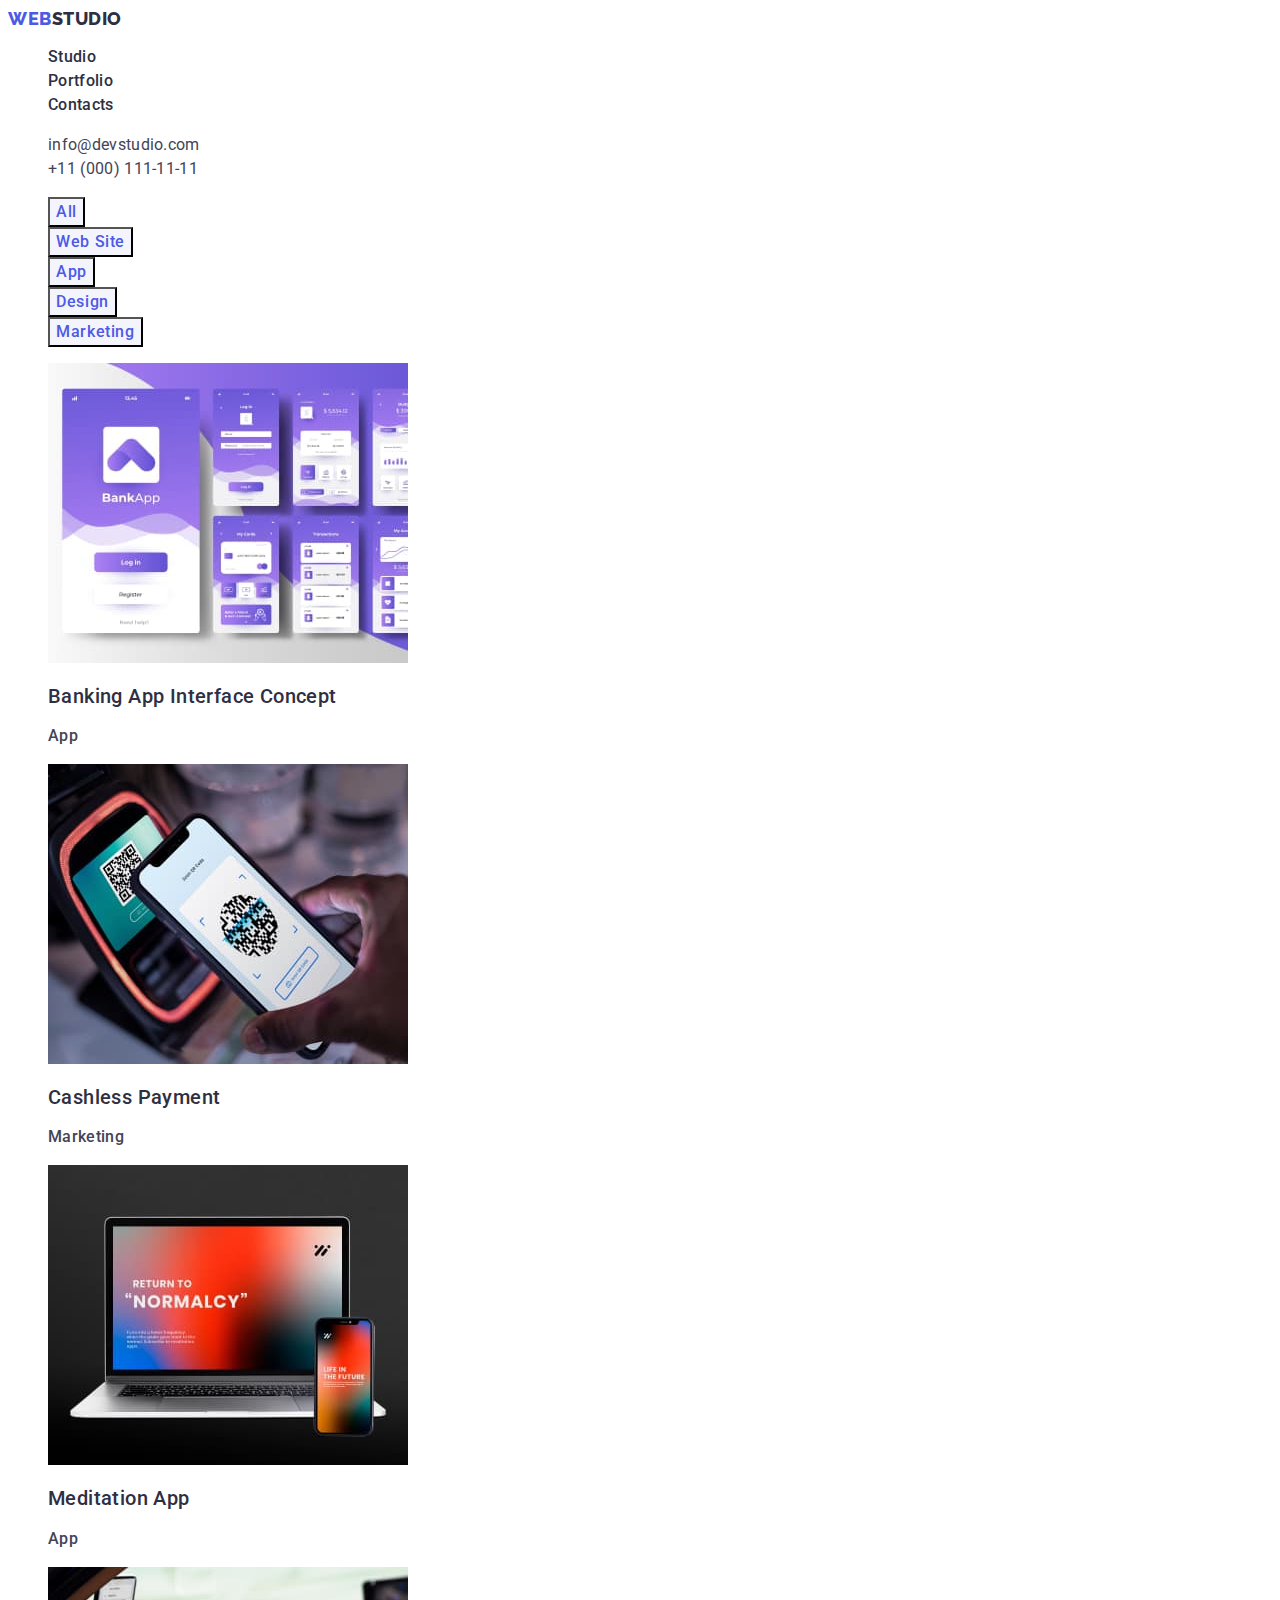
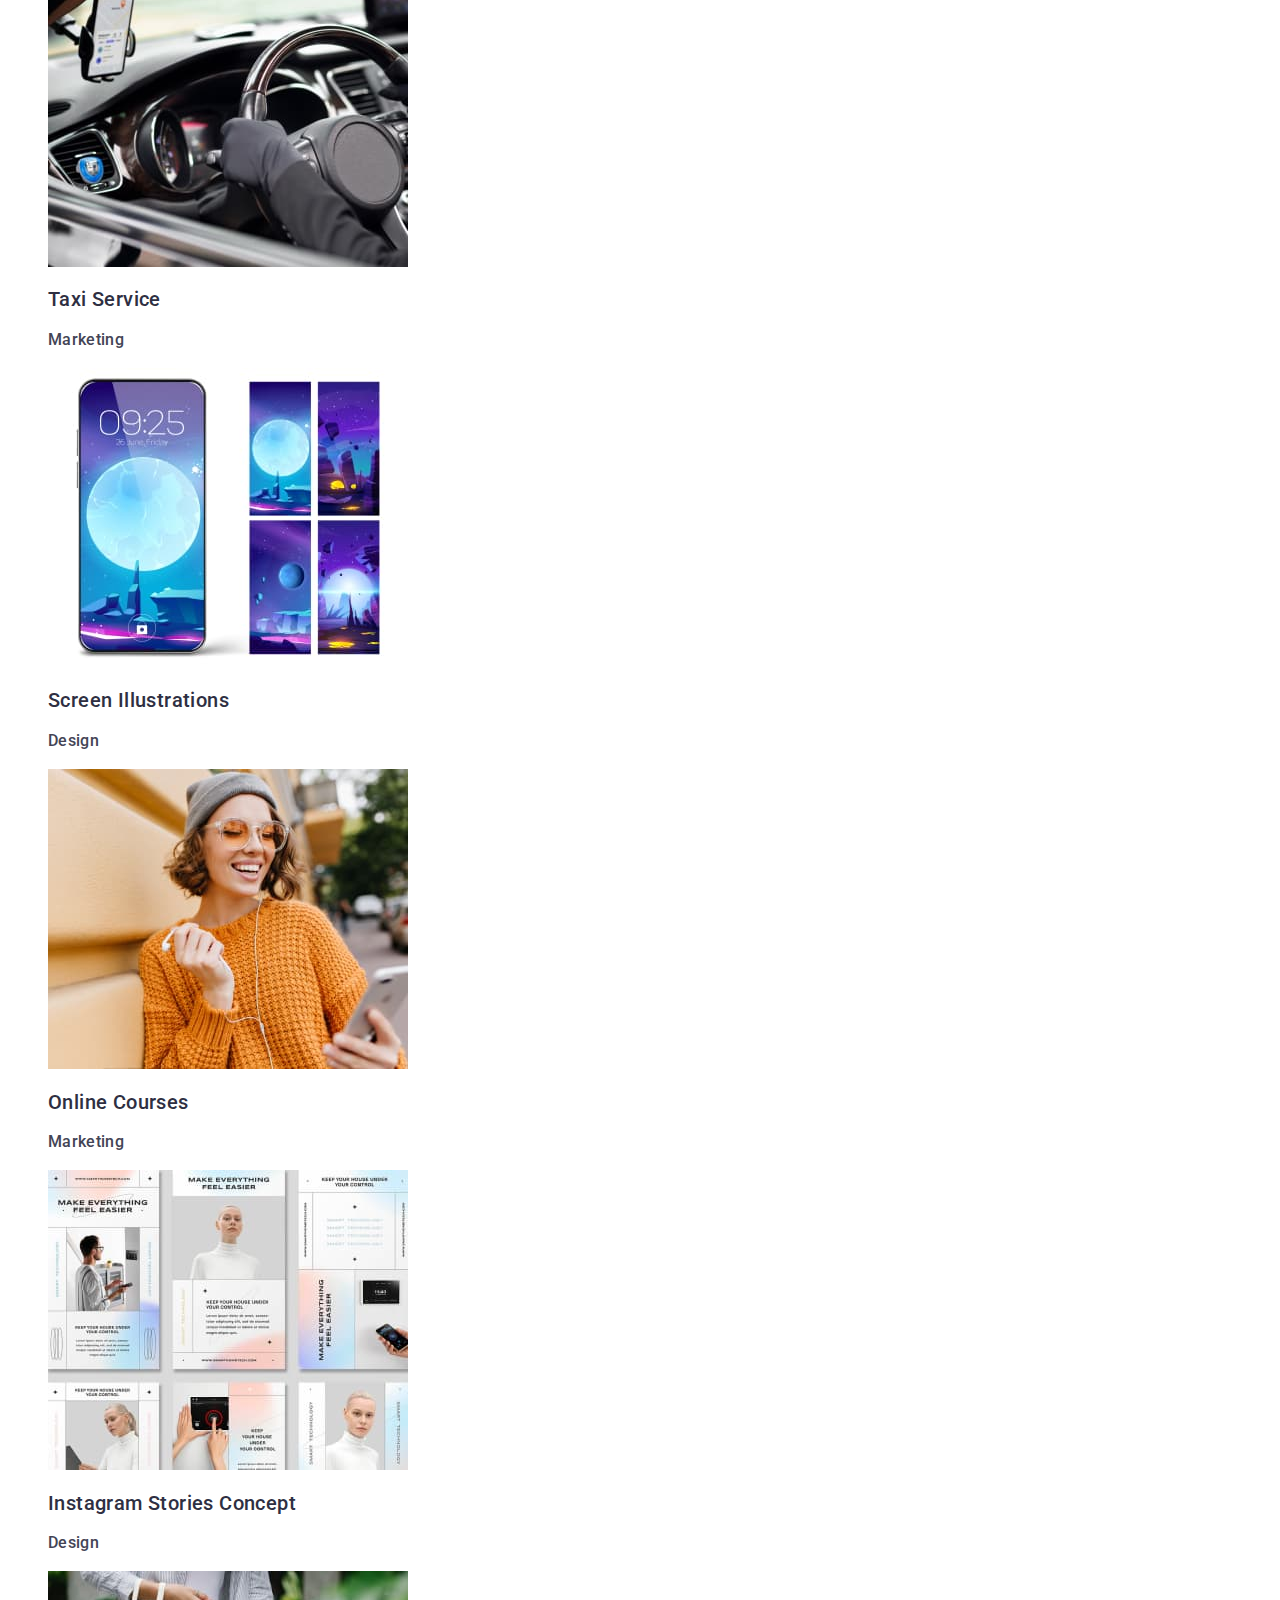
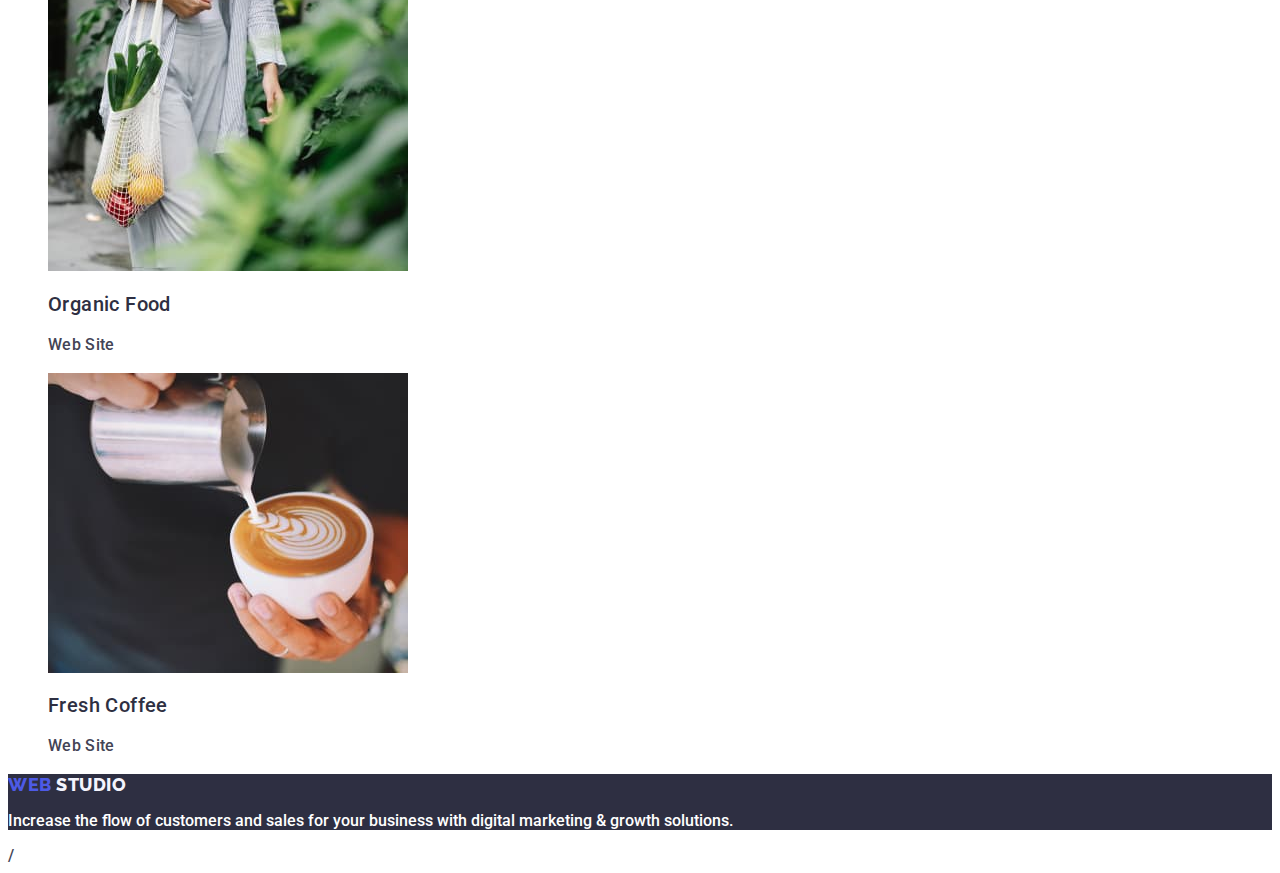
==== portfolio.html @ 083d8137 "edited-hw2" ====
<!DOCTYPE html>
<html lang="en">
  <head>
    <meta charset="UTF-8" />
    <meta http-equiv="X-UA-Compatible" content="IE=edge" />
    <meta name="viewport" content="width=device-width, initial-scale=1.0" />
    <title>Portfolio</title>
    <link rel="stylesheet" href="./css/styles.css" />
    <link rel="preconnect" href="https://fonts.googleapis.com" />
    <link rel="preconnect" href="https://fonts.gstatic.com" crossorigin />
    <link
      href="https://fonts.googleapis.com/css2?family=Raleway:wght@800&family=Roboto:wght@400;500;700;900&display=swap"
      rel="stylesheet"
    />
  </head>
  <body>
    <header>
      <nav>
        <a class="logo link" href="./index.html"
          >Web<span class="studio-header">Studio</span></a
        >
        <ul class="navigation list">
          <li>
            <a class="link headlink" href="./index.html">Studio</a>
          </li>
          <li>
            <a class="link headlink" href="./portfolio.html">Portfolio</a>
          </li>
          <li><a class="link headlink" href="">Contacts</a></li>
        </ul>
      </nav>
      <address class="contacts">
        <ul class="address list">
          <li>
            <a class="link address-link" href="mailto:info@devstudio.com"
              >info@devstudio.com</a
            >
          </li>
          <li>
            <a class="link address-link" href="tel:+110001111111"
              >+11 (000) 111-11-11</a
            >
          </li>
        </ul>
      </address>
    </header>
    <main>
      <section class="products">
        <h1 hidden>Products</h1>
        <ul class="filtres-buttons list">
          <li>
            <button class="filtre-button" type="button">All</button>
          </li>
          <li>
            <button class="filtre-button" type="button">Web Site</button>
          </li>
          <li>
            <button class="filtre-button" type="button">App</button>
          </li>
          <li>
            <button class="filtre-button" type="button">Design</button>
          </li>
          <li>
            <button class="filtre-button" type="button">Marketing</button>
          </li>
        </ul>
        <ul class="products list">
          <li>
            <a class="link product-link" href="">
              <img
                src="./images/interface-concept.jpg"
                alt="app concept"
                width="360"
                height="300"
              />
              <h2 class="lists-headline">Banking App Interface Concept</h2>
              <p class="lists-text product-type">App</p>
            </a>
          </li>
          <li>
            <a class="link product-link" href="">
              <img
                src="./images/cashless-payment.jpg"
                alt="phone payment"
                width="360"
                height="300"
              />
              <h2 class="lists-headline">Cashless Payment</h2>
              <p class="lists-text product-type">Marketing</p>
            </a>
          </li>
          <li>
            <a class="link product-link" href="">
              <img
                src="./images/meditation-app.jpg"
                alt="laptop and phone"
                width="360"
                height="300"
              />
              <h2 class="lists-headline">Meditation App</h2>
              <p class="lists-text product-type">App</p>
            </a>
          </li>
          <li>
            <a class="link product-link" href="">
              <img
                src="./images/taxi-service.jpg"
                alt="vehicle interior"
                width="360"
                height="300"
              />
              <h2 class="lists-headline">Taxi Service</h2>
              <p class="lists-text product-type">Marketing</p>
            </a>
          </li>
          <li>
            <a class="link product-link" href="">
              <img
                src="./images/screen-illustrations.jpg"
                alt="phone screens"
                width="360"
                height="300"
              />
              <h2 class="lists-headline">Screen Illustrations</h2>
              <p class="lists-text product-type">Design</p>
            </a>
          </li>
          <li>
            <a class="link product-link" href="">
              <img
                src="./images/online-courses.jpg"
                alt="girl with headphones"
                width="360"
                height="300"
              />
              <h2 class="lists-headline">Online Courses</h2>
              <p class="lists-text product-type">Marketing</p>
            </a>
          </li>
          <li>
            <a class="link product-link" href="">
              <img
                src="./images/instagram-stories-concept.jpg"
                alt="instagram comcept stories"
                width="360"
                height="300"
              />
              <h2 class="lists-headline">Instagram Stories Concept</h2>
              <p class="lists-text product-type">Design</p>
            </a>
          </li>
          <li>
            <a class="link product-link" href="">
              <img
                src="./images/organic-food.jpg"
                alt="vegetables in the net"
                width="360"
                height="300"
              />
              <h2 class="lists-headline">Organic Food</h2>
              <p class="lists-text product-type">Web Site</p>
            </a>
          </li>
          <li>
            <a class="link product-link" href="">
              <img
                src="./images/fresh-coffe.jpg"
                alt="a cap of coffe"
                width="360"
                height="300"
              />
              <h2 class="lists-headline">Fresh Coffee</h2>
              <p class="lists-text product-type">Web Site</p>
            </a>
          </li>
        </ul>
      </section>
    </main>
    <footer class="foot">
      <a class="logo link" href="./index.html"
        >Web <span class="studio-foot">Studio</span></a
      >
      <p>
        Increase the flow of customers and sales for your business with digital
        marketing & growth solutions.
      </p>
    </footer>
  </body>
</html>
/
---- css/styles.css ----
/**-------------GLOBAL-------------**/

body {
    font-family: 'Roboto', sans-serif;
    color: #434455;
    background-color: var(--body-bg-color);
font-weight: 500;
}

/**-------------VAR-------------**/

:root {
    --body-bg-color: #FFFFFF;
    --bg-color: #2E2F42;
    --linkaction-color: #404BBF;
    --web-color: #4d5ae5;
    --adress-link-color: #434455;
    --bg-filtre-button: #F4F4FD;
}

/**-------------UTILITY-------------**/

.link {
    text-decoration: none;
}

.list {
    list-style-type: none;
}

/*!-------------Web Studio-------------**/

/**-------------HEADER-------------**/

.logo {
    color:var(--web-color);
    text-transform: uppercase;
    font-family: 'Raleway', sans-serif;
    font-weight: 800;
    font-size: 18px;
    line-height: 1.17;
    letter-spacing: 0.03em;
}

.studio-header {
    color: var(--bg-color)
}

.studio-foot {
    color: #F4F4FD;
}

.headlink {
    color: var(--bg-color);
    font-size: 16px;
    line-height: 1.5;
    letter-spacing: 0.02em;
}

.headlink:hover, 
.headlink:focus {
    color: var(--linkaction-color);
}

.contacts {
font-style: normal;
}

.address-link {
    color: var(--adress-link-color);
    text-decoration: none;
    font-weight: 400;
    font-size: 16px;
    line-height: 1.5;
    letter-spacing: 0.02em;
}

.address-link:hover, 
.address-link:focus {
    color: var(--linkaction-color);
}

/**-------------HERO-------------**/

.hero, 
.foot {
    background-color: var(--bg-color);
    color: #FFFFFF;
}

.solutions {
    color: #ffffff;
    font-size: 56px;
    line-height: 1.07;
    text-align: center;
    letter-spacing: 0.02em;
}

.order-button {
    font-family:inherit;
    font-weight: inherit;
    font-size: 16px;
    line-height: 1.5;
    letter-spacing: 0.04em;
    color: #FFFFFF;
    background-color: #4D5AE5;
    box-shadow: 0px 4px 4px rgba(0, 0, 0, 0.15);
    cursor: pointer;
}

.order-button:hover,
.order-button:focus {
    font-weight: 600;
    line-height: 1.18;
    background-color: var(--linkaction-color);
}

/**-------------TEXT ELEMENTS-------------**/

.section-headline {
    color: var(--bg-color);
    font-size: 36px;
    line-height: 1.11;
    letter-spacing: 0.02em;
    text-align: center;
    text-transform: capitalize
}

.lists-headline {
    color: var(--bg-color);
    font-weight: 500;
    font-size: 20px;
    line-height: 1.2;
    letter-spacing: 0.02em;
}

.lists-text {
    color: var(--adress-link-color);
    font-size: 16px;
    line-height: 1.5;
    letter-spacing: 0.02em;
}

/**-------------OUR TEAM-------------**/

.team {
    background-color:#F4F4FD;
}

.teammate {
background-color: #FFFFFF;
}

.teammate-name,
.teammate-position {
    text-align: center;
}

/*!-------------PORTFOLIO-------------**/

/**-------------FILTRE-BUTTONS-------------**/

.filtre-button {
    background-color: var(--bg-filtre-button);
    font-family: inherit;
    font-weight: inherit;
    font-size: 16px;
    line-height: 1.5;
    letter-spacing: 0.04em;
    color: var(--web-color);
    cursor: pointer;
}

.filtre-button:active,
.filtre-button:hover,
.filtre-button:focus {
    background-color: var(--linkaction-color);
    color: #FFFFFF;
}
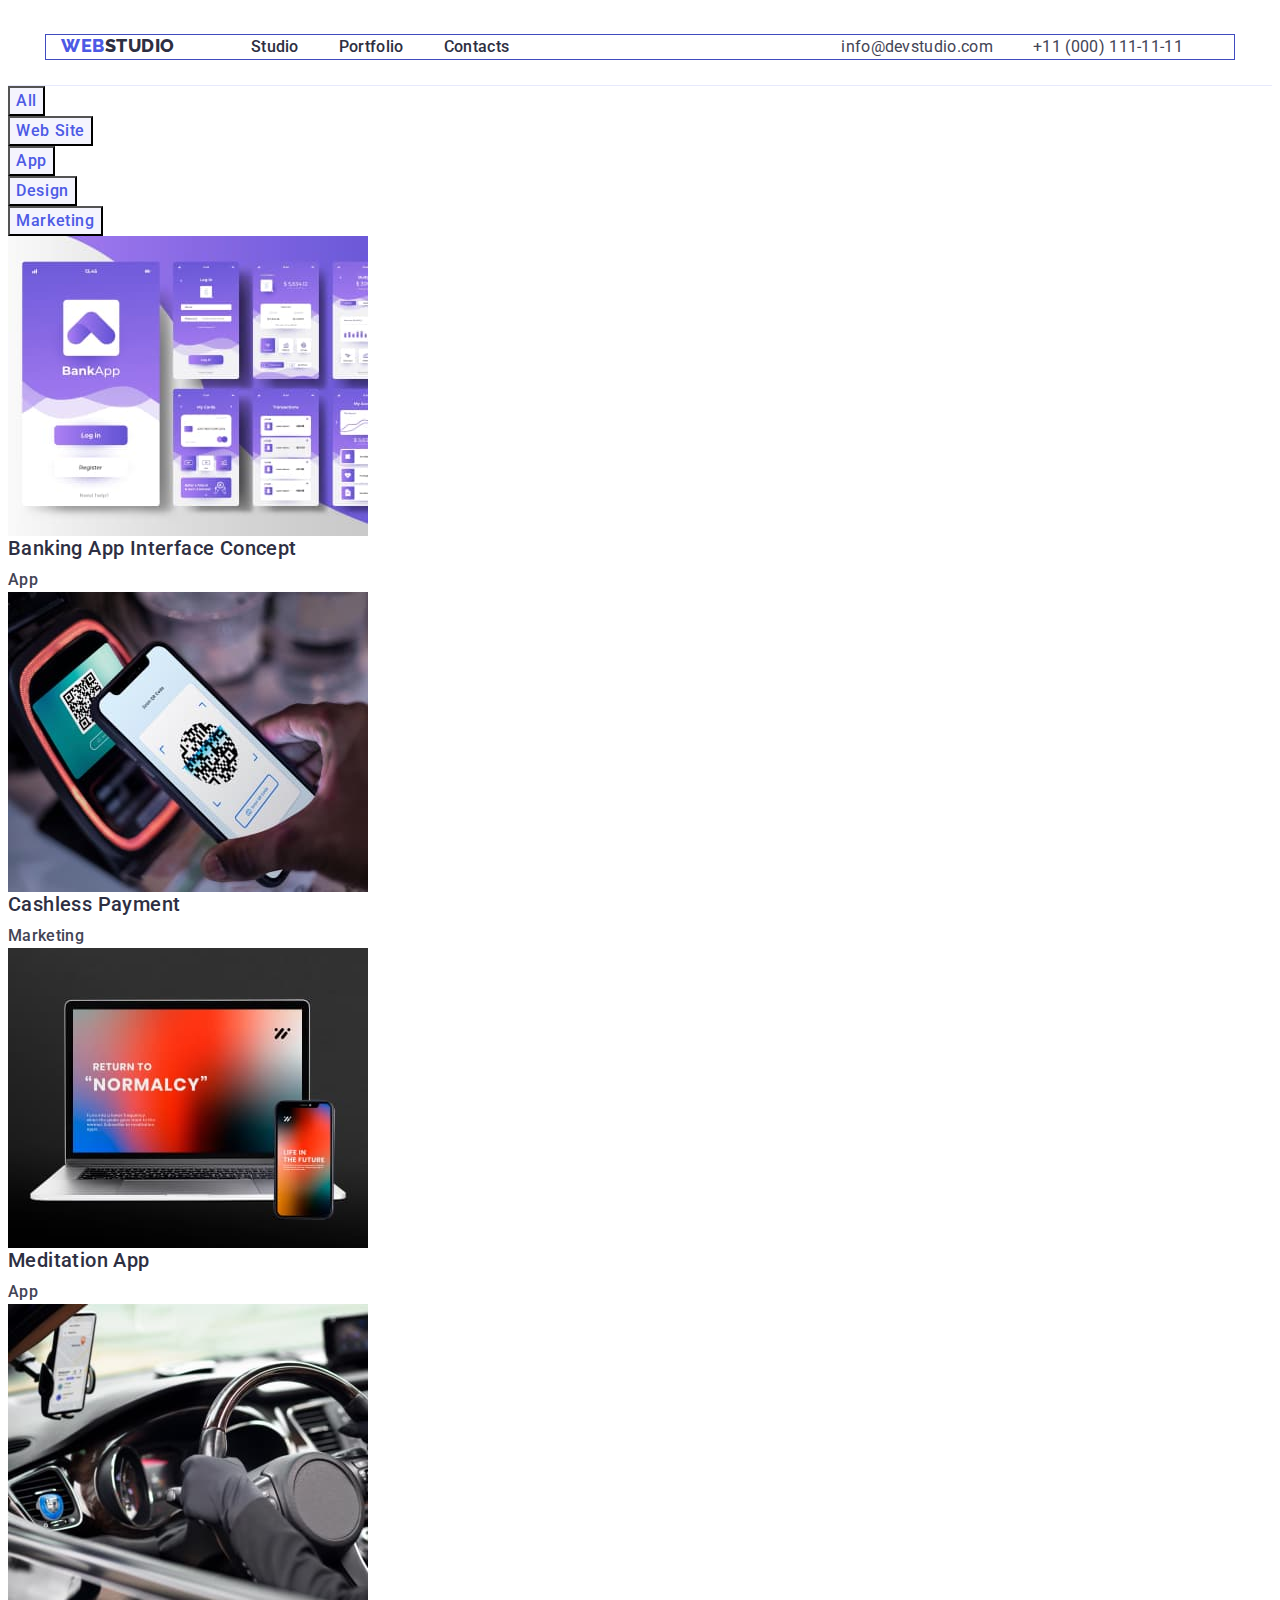
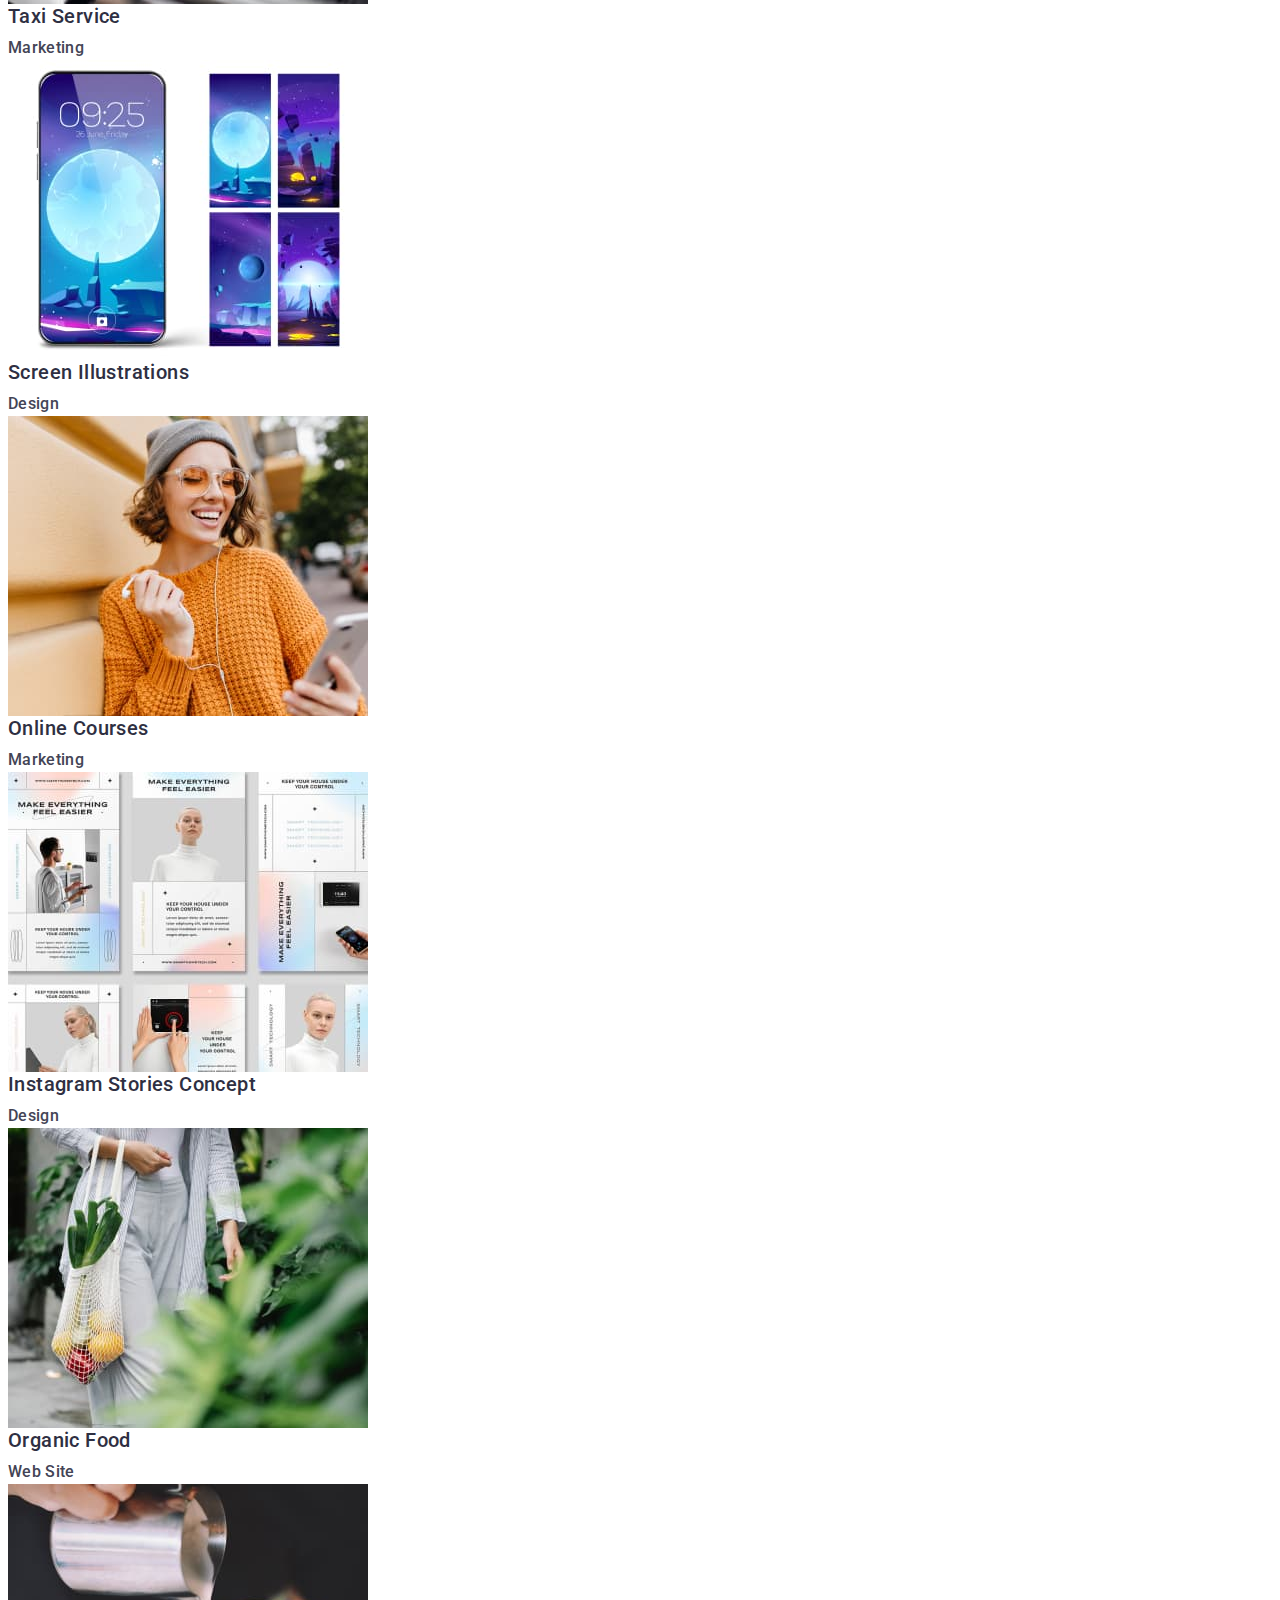
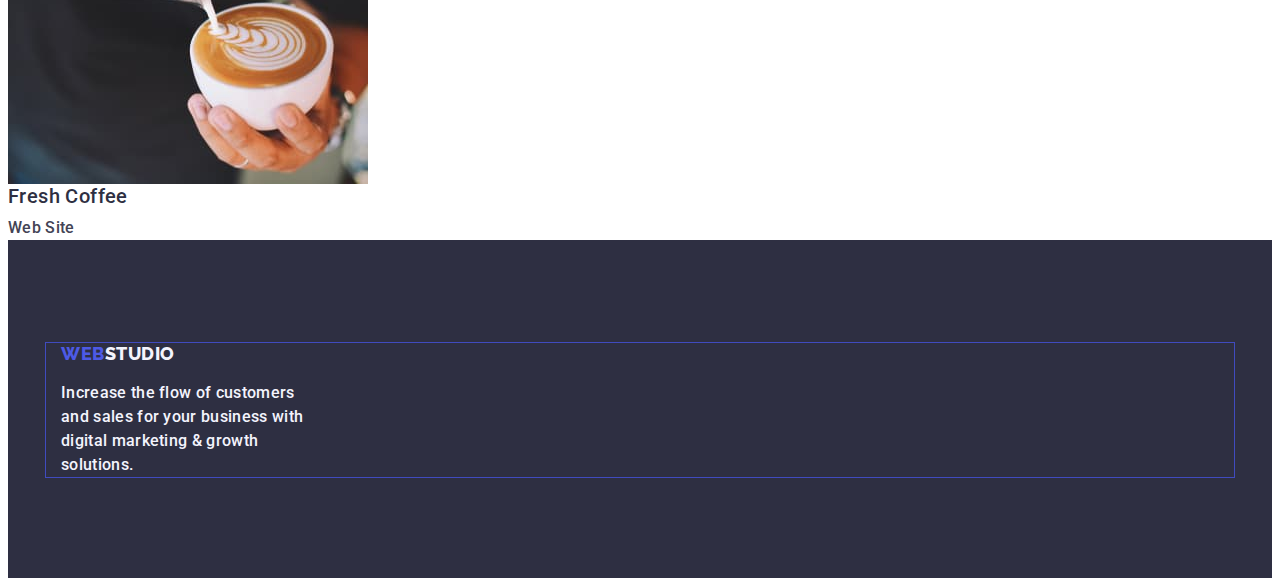
==== commit 1a8e400d: "index.html ended" ====
--- a/portfolio.html
+++ b/portfolio.html
@@ -14,57 +14,65 @@
     />
   </head>
   <body>
-    <header>
-      <nav>
-        <a class="logo link" href="./index.html"
-          >Web<span class="studio-header">Studio</span></a
-        >
-        <ul class="navigation list">
-          <li>
-            <a class="link headlink" href="./index.html">Studio</a>
-          </li>
-          <li>
-            <a class="link headlink" href="./portfolio.html">Portfolio</a>
-          </li>
-          <li><a class="link headlink" href="">Contacts</a></li>
-        </ul>
-      </nav>
-      <address class="contacts">
-        <ul class="address list">
-          <li>
-            <a class="link address-link" href="mailto:info@devstudio.com"
-              >info@devstudio.com</a
-            >
-          </li>
-          <li>
-            <a class="link address-link" href="tel:+110001111111"
-              >+11 (000) 111-11-11</a
-            >
-          </li>
-        </ul>
-      </address>
+    <header class="header">
+      <div class="container header-flex">
+        <nav class="nav">
+          <a class="logo link" href="./index.html"
+            >Web<span class="studio-header">Studio</span></a
+          >
+          <ul class="list navigation">
+            <li>
+              <a class="link headlink studio-link" href="./index.html"
+                >Studio</a
+              >
+            </li>
+            <li>
+              <a class="link headlink portfolio-link" href="./portfolio.html"
+                >Portfolio</a
+              >
+            </li>
+            <li><a class="link headlink" href="">Contacts</a></li>
+          </ul>
+        </nav>
+        <address class="contacts">
+          <ul class="list address">
+            <li>
+              <a
+                class="link address-link mail-link"
+                href="mailto:info@devstudio.com"
+                >info@devstudio.com</a
+              >
+            </li>
+            <li>
+              <a class="link address-link" href="tel:+110001111111"
+                >+11 (000) 111-11-11</a
+              >
+            </li>
+          </ul>
+        </address>
+      </div>
     </header>
     <main>
       <section class="products">
-        <h1 hidden>Products</h1>
-        <ul class="filtres-buttons list">
+        <h1 class="visually-hidden">Products</h1>
+        <ul class="list filtres-btns">
           <li>
-            <button class="filtre-button" type="button">All</button>
+            <button class="filtre-btn" type="button">All</button>
           </li>
           <li>
-            <button class="filtre-button" type="button">Web Site</button>
+            <button class="filtre-btn" type="button">Web Site</button>
           </li>
           <li>
-            <button class="filtre-button" type="button">App</button>
+            <button class="filtre-btn" type="button">App</button>
           </li>
           <li>
-            <button class="filtre-button" type="button">Design</button>
+            <button class="filtre-btn" type="button">Design</button>
           </li>
           <li>
-            <button class="filtre-button" type="button">Marketing</button>
+            <button class="filtre-btn" type="button">Marketing</button>
           </li>
         </ul>
-        <ul class="products list">
+        <ul class="list">
           <li>
             <a class="link product-link" href="">
               <img
@@ -176,15 +184,16 @@
         </ul>
       </section>
     </main>
-    <footer class="foot">
-      <a class="logo link" href="./index.html"
-        >Web <span class="studio-foot">Studio</span></a
-      >
-      <p>
-        Increase the flow of customers and sales for your business with digital
-        marketing & growth solutions.
-      </p>
+    <footer class="footer">
+      <div class="container">
+        <a class="logo link footer-logo" href="./index.html"
+          >Web<span class="studio-footer">Studio</span></a
+        >
+        <p class="footer-text">
+          Increase the flow of customers and sales for your business with
+          digital marketing & growth solutions.
+        </p>
+      </div>
     </footer>
   </body>
 </html>
-/
--- a/css/styles.css
+++ b/css/styles.css
@@ -5,6 +5,54 @@
     color: #434455;
     background-color: var(--body-bg-color);
 font-weight: 500;
+}
+
+h1, 
+h2, 
+h3, 
+h4, 
+h5, 
+h6, 
+p {
+    margin: 0;
+}
+
+ul, ol {
+    margin: 0;
+    padding: 0;
+}
+
+img {
+    display: block;
+}
+
+.container {
+    width: 1158px;
+    padding-left: 15px;
+    padding-right: 15px;
+    margin: 0 auto;
+    border: 1px solid #404BBF;
+}
+
+.link {
+    text-decoration: none;
+}
+
+.list {
+    list-style-type: none;
+}
+
+.visually-hidden {
+    position: absolute;
+    width: 1px;
+    height: 1px;
+    margin: -1px;
+    border: 0;
+    padding: 0;
+    white-space: nowrap;
+    clip-path: inset(100%);
+    clip: rect(0 0 0 0);
+    overflow: hidden;
 }
 
 /**-------------VAR-------------**/
@@ -18,19 +66,34 @@
     --bg-filtre-button: #F4F4FD;
 }
 
-/**-------------UTILITY-------------**/
-
-.link {
-    text-decoration: none;
-}
-
-.list {
-    list-style-type: none;
-}
 
 /*!-------------Web Studio-------------**/
 
 /**-------------HEADER-------------**/
+
+.header {
+    padding-top: 25.5px;
+    padding-bottom: 25.5px;
+    border-bottom: 1px solid #E7E9FC;
+}
+
+.header-flex {
+    display: flex;
+}
+
+.nav {
+    display: flex;
+}
+
+.navigation {
+    display: flex;
+    margin-left: 76px;
+}
+
+.address {
+    display: flex;
+    margin-left: 332px;
+}
 
 .logo {
     color:var(--web-color);
@@ -46,8 +109,8 @@
     color: var(--bg-color)
 }
 
-.studio-foot {
-    color: #F4F4FD;
+.studio-footer {
+    color: var(--bg-filtre-button);
 }
 
 .headlink {
@@ -60,6 +123,12 @@
 .headlink:hover, 
 .headlink:focus {
     color: var(--linkaction-color);
+}
+
+.studio-link,
+.portfolio-link,
+.mail-link {
+    margin-right: 40px;
 }
 
 .contacts {
@@ -83,9 +152,14 @@
 /**-------------HERO-------------**/
 
 .hero, 
-.foot {
+.footer {
     background-color: var(--bg-color);
     color: #FFFFFF;
+}
+
+.hero {
+    padding-top: 188px;
+    padding-bottom: 292px;
 }
 
 .solutions {
@@ -94,9 +168,14 @@
     line-height: 1.07;
     text-align: center;
     letter-spacing: 0.02em;
-}
-
-.order-button {
+    max-width: 496px;
+    margin-left: auto;
+    margin-right: auto;
+    margin-bottom: 48px;
+}
+
+.order-btn {
+    display: block;
     font-family:inherit;
     font-weight: inherit;
     font-size: 16px;
@@ -104,16 +183,40 @@
     letter-spacing: 0.04em;
     color: #FFFFFF;
     background-color: #4D5AE5;
-    box-shadow: 0px 4px 4px rgba(0, 0, 0, 0.15);
     cursor: pointer;
-}
-
-.order-button:hover,
-.order-button:focus {
+    padding: 16px 32px;
+    margin-left: auto;
+    margin-right: auto;
+}
+
+.order-btn:hover,
+.order-btn:focus {
     font-weight: 600;
     line-height: 1.18;
     background-color: var(--linkaction-color);
 }
+
+/**-------------FEATURES-------------**/
+
+.features {
+    padding-top: 120px;
+    padding-bottom: 120px;
+}
+
+.features-list,
+.our-products-list {
+    display: flex;
+}
+
+.features-item {
+margin-right: 24px;
+}
+
+.features-item:last-child {
+    margin-right: 0;
+}
+
+
 
 /**-------------TEXT ELEMENTS-------------**/
 
@@ -123,7 +226,8 @@
     line-height: 1.11;
     letter-spacing: 0.02em;
     text-align: center;
-    text-transform: capitalize
+    text-transform: capitalize;
+    margin-bottom: 72px;
 }
 
 .lists-headline {
@@ -132,6 +236,7 @@
     font-size: 20px;
     line-height: 1.2;
     letter-spacing: 0.02em;
+    margin-bottom: 8px;
 }
 
 .lists-text {
@@ -141,14 +246,34 @@
     letter-spacing: 0.02em;
 }
 
+/**-------------OUR PRODUCTS-------------**/
+
+.our-products {
+padding-bottom: 120px;
+}
+
+.our-products-list {
+    justify-content: space-between;
+}
+
 /**-------------OUR TEAM-------------**/
+.team-list {
+    display: flex;
+    justify-content: space-between;
+}
 
 .team {
-    background-color:#F4F4FD;
+    background-color:var(--bg-filtre-button);
+    padding-top: 120px;
+    padding-bottom: 120px;
 }
 
 .teammate {
-background-color: #FFFFFF;
+    background-color: #FFFFFF;
+}
+
+.teammate-photo {
+    margin-bottom: 32px;
 }
 
 .teammate-name,
@@ -156,11 +281,38 @@
     text-align: center;
 }
 
+.teammate-position {
+    padding-bottom: 32px;
+}
+
+.teammate-photo {
+    margin-bottom: 32px;
+}
+/**-------------FOOTER-------------**/
+
+.footer {
+    padding-top: 101.5px;
+    padding-bottom: 100px;
+}
+.footer-logo {
+    display: block;
+    margin-bottom: 17.5px;
+}
+
+.footer-text {
+    width: 264px;
+    color: var(--bg-filtre-button);
+    font-size: 16px;
+    line-height: 1.5;
+    letter-spacing: 0.02em;
+}
+
+
 /*!-------------PORTFOLIO-------------**/
 
 /**-------------FILTRE-BUTTONS-------------**/
 
-.filtre-button {
+.filtre-btn {
     background-color: var(--bg-filtre-button);
     font-family: inherit;
     font-weight: inherit;
@@ -171,9 +323,9 @@
     cursor: pointer;
 }
 
-.filtre-button:active,
-.filtre-button:hover,
-.filtre-button:focus {
+.filtre-btn:active,
+.filtre-btn:hover,
+.filtre-btn:focus {
     background-color: var(--linkaction-color);
     color: #FFFFFF;
 }
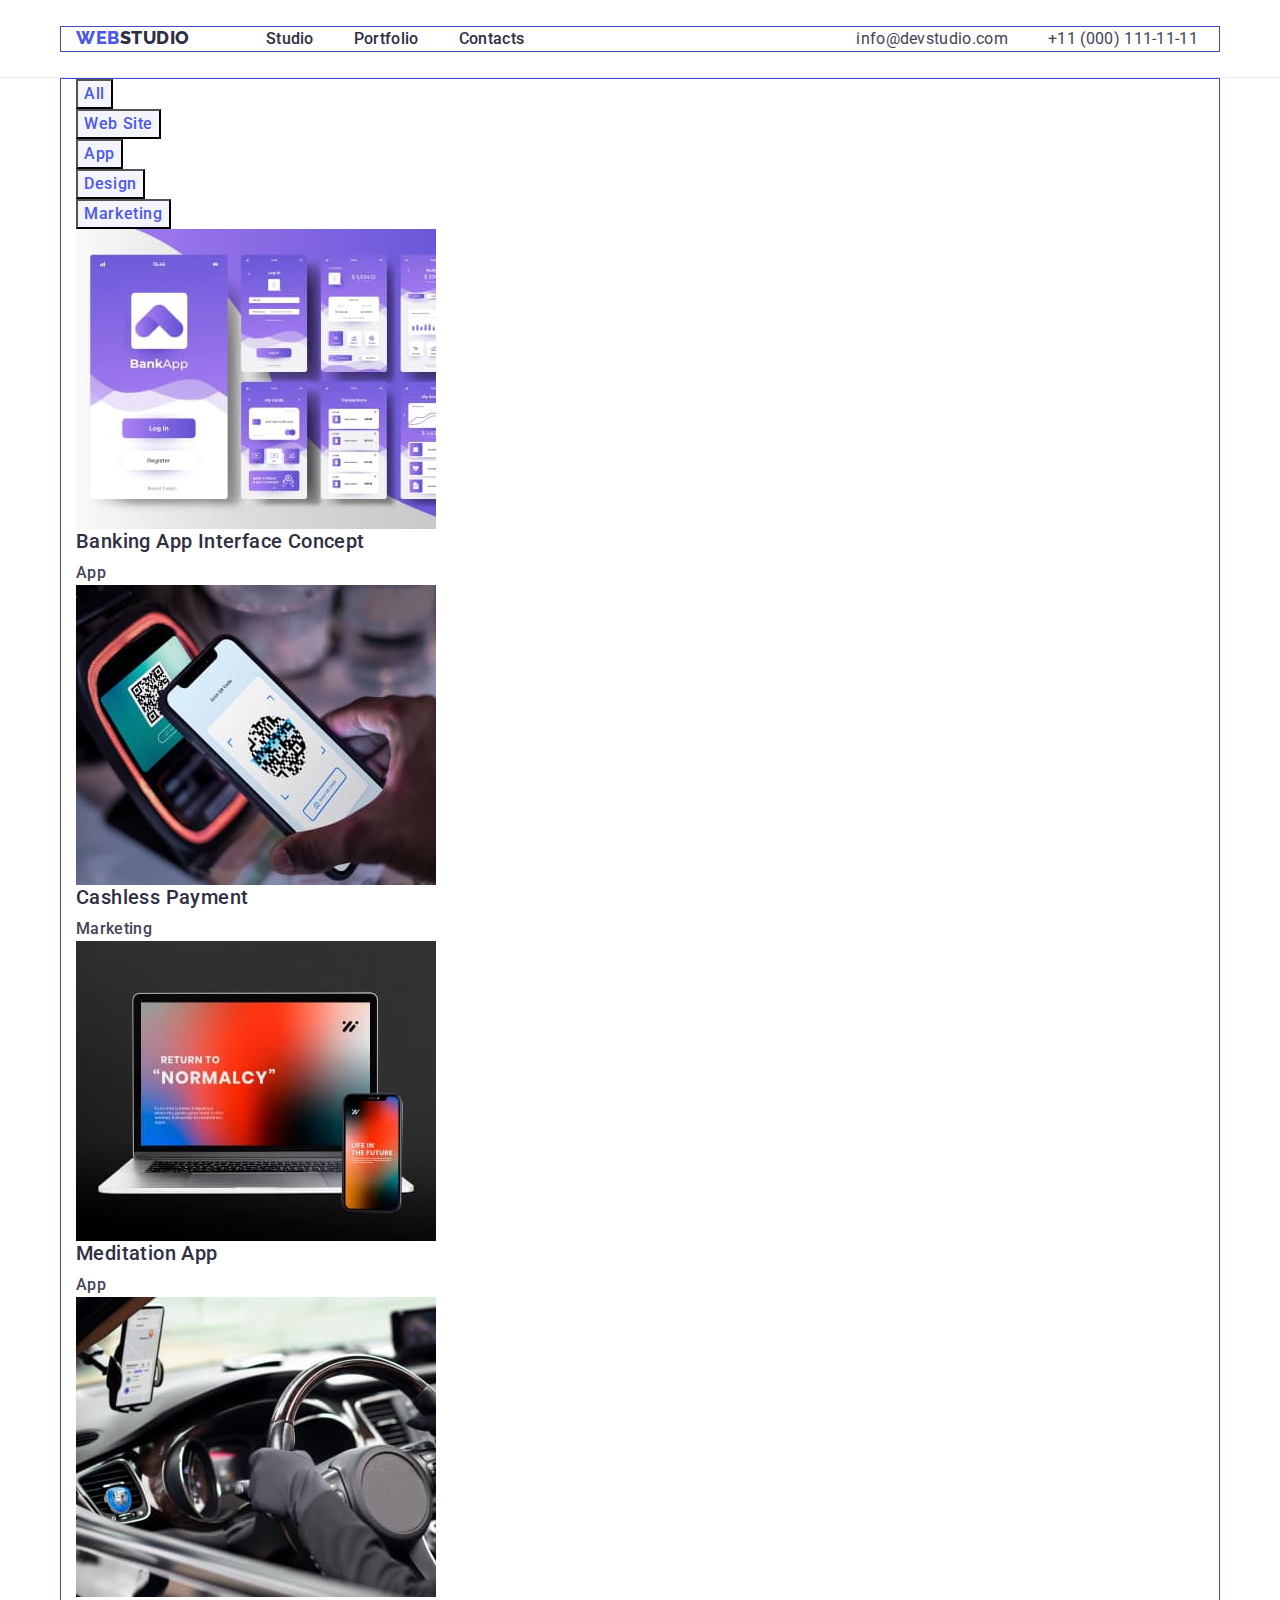
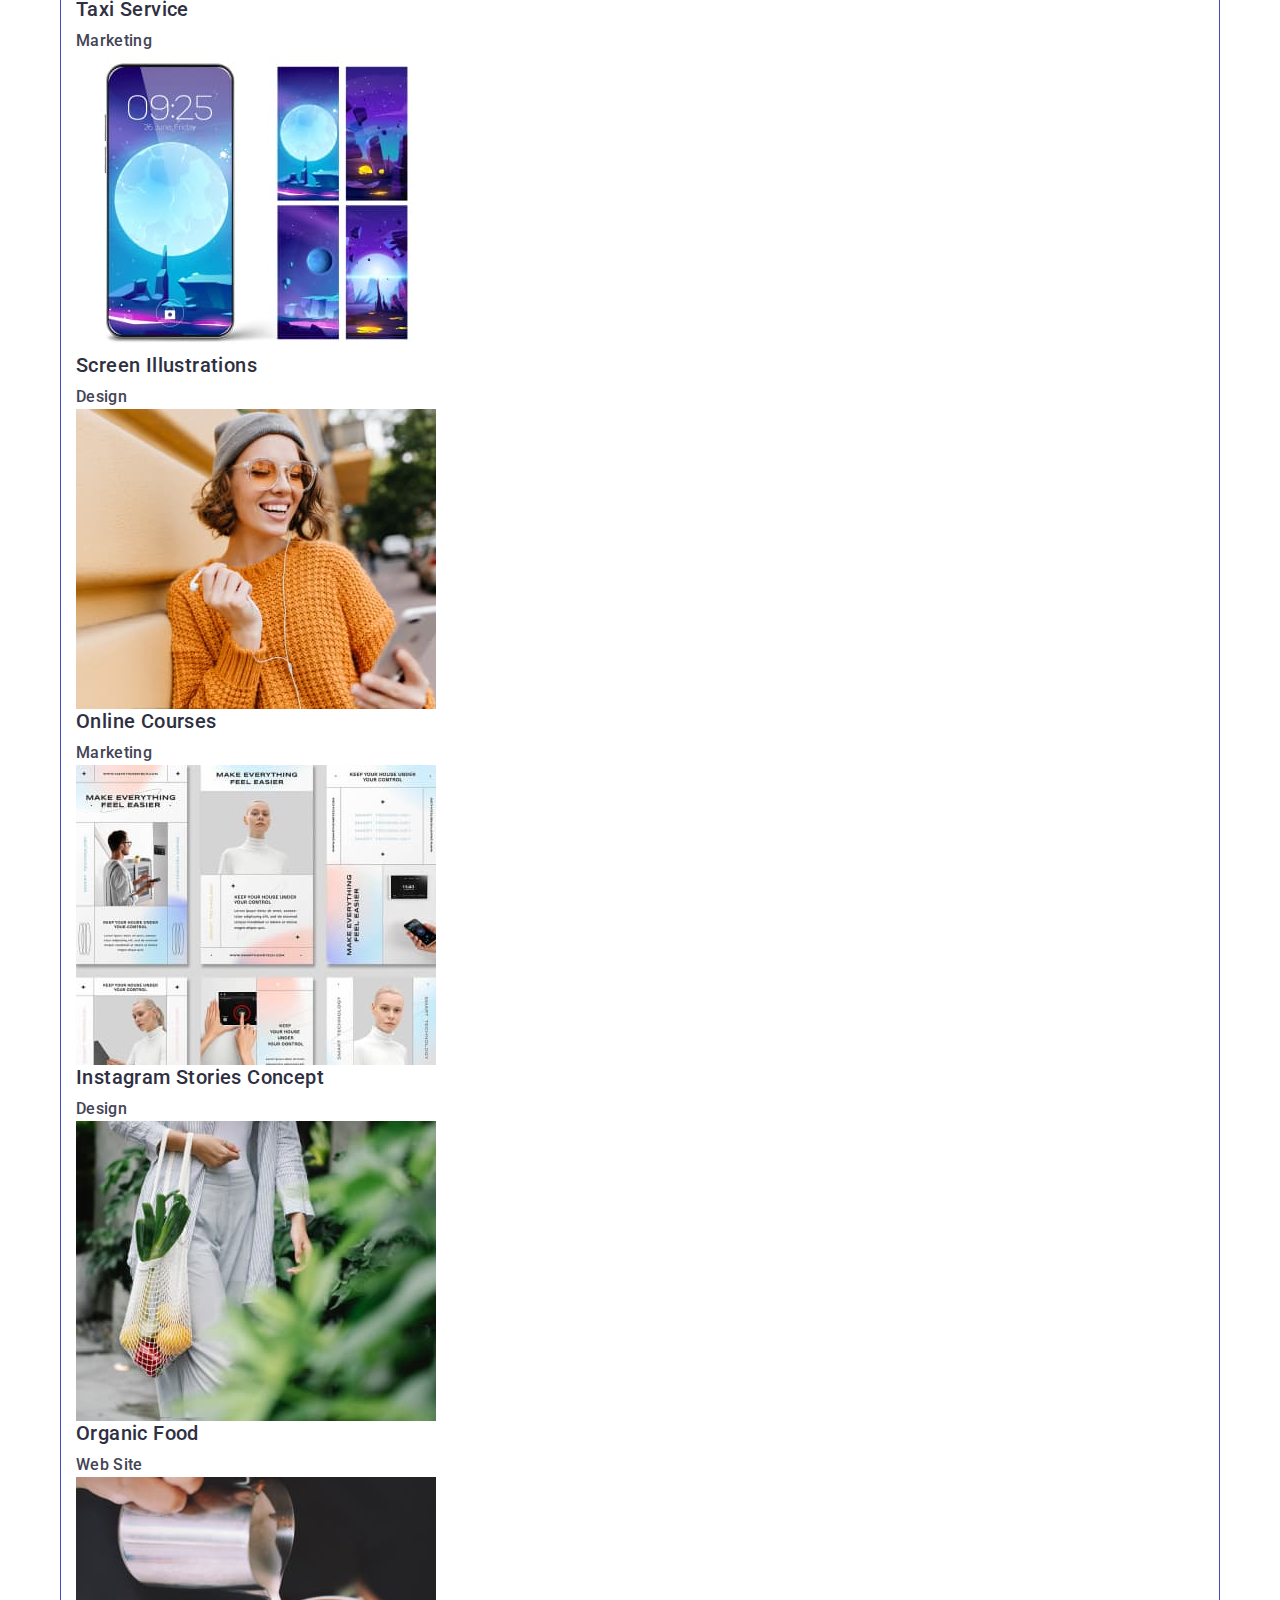
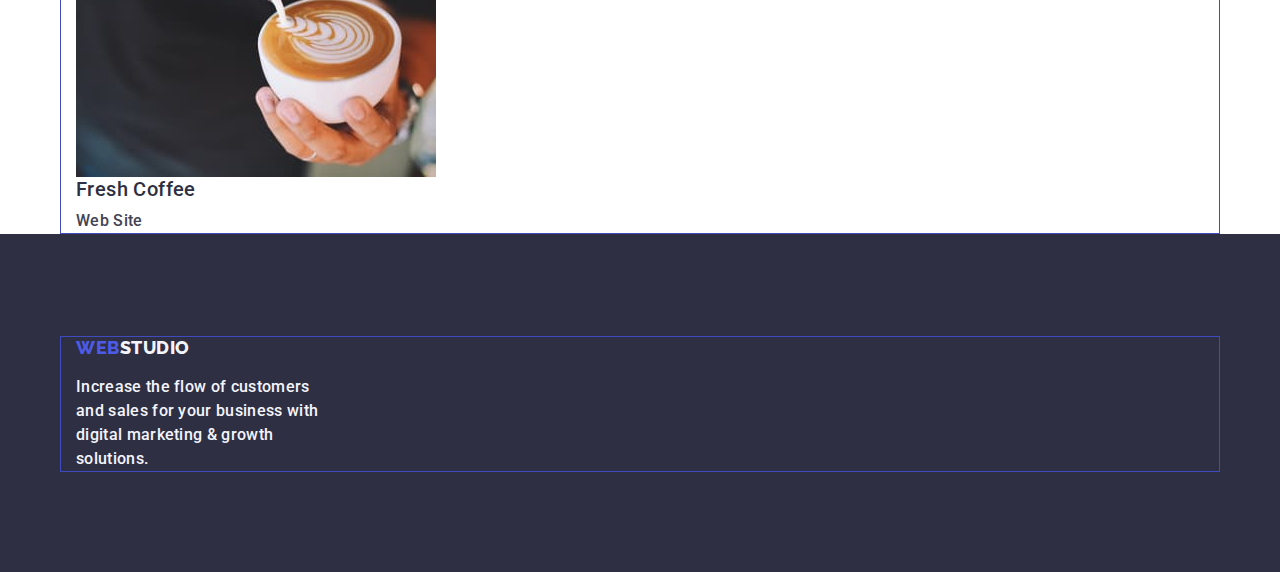
==== commit d3feb7c1: "fixed-container" ====
--- a/portfolio.html
+++ b/portfolio.html
@@ -5,6 +5,10 @@
     <meta http-equiv="X-UA-Compatible" content="IE=edge" />
     <meta name="viewport" content="width=device-width, initial-scale=1.0" />
     <title>Portfolio</title>
+    <link
+      rel="stylesheet"
+      href="https://cdnjs.cloudflare.com/ajax/libs/modern-normalize/1.0.0/modern-normalize.min.css"
+    />
     <link rel="stylesheet" href="./css/styles.css" />
     <link rel="preconnect" href="https://fonts.googleapis.com" />
     <link rel="preconnect" href="https://fonts.gstatic.com" crossorigin />
@@ -54,134 +58,136 @@
     </header>
     <main>
       <section class="products">
-        <h1 class="visually-hidden">Products</h1>
-        <ul class="list filtres-btns">
-          <li>
-            <button class="filtre-btn" type="button">All</button>
-          </li>
-          <li>
-            <button class="filtre-btn" type="button">Web Site</button>
-          </li>
-          <li>
-            <button class="filtre-btn" type="button">App</button>
-          </li>
-          <li>
-            <button class="filtre-btn" type="button">Design</button>
-          </li>
-          <li>
-            <button class="filtre-btn" type="button">Marketing</button>
-          </li>
-        </ul>
-        <ul class="list">
-          <li>
-            <a class="link product-link" href="">
-              <img
-                src="./images/interface-concept.jpg"
-                alt="app concept"
-                width="360"
-                height="300"
-              />
-              <h2 class="lists-headline">Banking App Interface Concept</h2>
-              <p class="lists-text product-type">App</p>
-            </a>
-          </li>
-          <li>
-            <a class="link product-link" href="">
-              <img
-                src="./images/cashless-payment.jpg"
-                alt="phone payment"
-                width="360"
-                height="300"
-              />
-              <h2 class="lists-headline">Cashless Payment</h2>
-              <p class="lists-text product-type">Marketing</p>
-            </a>
-          </li>
-          <li>
-            <a class="link product-link" href="">
-              <img
-                src="./images/meditation-app.jpg"
-                alt="laptop and phone"
-                width="360"
-                height="300"
-              />
-              <h2 class="lists-headline">Meditation App</h2>
-              <p class="lists-text product-type">App</p>
-            </a>
-          </li>
-          <li>
-            <a class="link product-link" href="">
-              <img
-                src="./images/taxi-service.jpg"
-                alt="vehicle interior"
-                width="360"
-                height="300"
-              />
-              <h2 class="lists-headline">Taxi Service</h2>
-              <p class="lists-text product-type">Marketing</p>
-            </a>
-          </li>
-          <li>
-            <a class="link product-link" href="">
-              <img
-                src="./images/screen-illustrations.jpg"
-                alt="phone screens"
-                width="360"
-                height="300"
-              />
-              <h2 class="lists-headline">Screen Illustrations</h2>
-              <p class="lists-text product-type">Design</p>
-            </a>
-          </li>
-          <li>
-            <a class="link product-link" href="">
-              <img
-                src="./images/online-courses.jpg"
-                alt="girl with headphones"
-                width="360"
-                height="300"
-              />
-              <h2 class="lists-headline">Online Courses</h2>
-              <p class="lists-text product-type">Marketing</p>
-            </a>
-          </li>
-          <li>
-            <a class="link product-link" href="">
-              <img
-                src="./images/instagram-stories-concept.jpg"
-                alt="instagram comcept stories"
-                width="360"
-                height="300"
-              />
-              <h2 class="lists-headline">Instagram Stories Concept</h2>
-              <p class="lists-text product-type">Design</p>
-            </a>
-          </li>
-          <li>
-            <a class="link product-link" href="">
-              <img
-                src="./images/organic-food.jpg"
-                alt="vegetables in the net"
-                width="360"
-                height="300"
-              />
-              <h2 class="lists-headline">Organic Food</h2>
-              <p class="lists-text product-type">Web Site</p>
-            </a>
-          </li>
-          <li>
-            <a class="link product-link" href="">
-              <img
-                src="./images/fresh-coffe.jpg"
-                alt="a cap of coffe"
-                width="360"
-                height="300"
-              />
-              <h2 class="lists-headline">Fresh Coffee</h2>
-              <p class="lists-text product-type">Web Site</p>
-            </a>
-          </li>
-        </ul>
+        <div class="container">
+          <h1 class="visually-hidden">Products</h1>
+          <ul class="list filtres-btns">
+            <li>
+              <button class="filtre-btn" type="button">All</button>
+            </li>
+            <li>
+              <button class="filtre-btn" type="button">Web Site</button>
+            </li>
+            <li>
+              <button class="filtre-btn" type="button">App</button>
+            </li>
+            <li>
+              <button class="filtre-btn" type="button">Design</button>
+            </li>
+            <li>
+              <button class="filtre-btn" type="button">Marketing</button>
+            </li>
+          </ul>
+          <ul class="list">
+            <li>
+              <a class="link product-link" href="">
+                <img
+                  src="./images/interface-concept.jpg"
+                  alt="app concept"
+                  width="360"
+                  height="300"
+                />
+                <h2 class="lists-headline">Banking App Interface Concept</h2>
+                <p class="lists-text product-type">App</p>
+              </a>
+            </li>
+            <li>
+              <a class="link product-link" href="">
+                <img
+                  src="./images/cashless-payment.jpg"
+                  alt="phone payment"
+                  width="360"
+                  height="300"
+                />
+                <h2 class="lists-headline">Cashless Payment</h2>
+                <p class="lists-text product-type">Marketing</p>
+              </a>
+            </li>
+            <li>
+              <a class="link product-link" href="">
+                <img
+                  src="./images/meditation-app.jpg"
+                  alt="laptop and phone"
+                  width="360"
+                  height="300"
+                />
+                <h2 class="lists-headline">Meditation App</h2>
+                <p class="lists-text product-type">App</p>
+              </a>
+            </li>
+            <li>
+              <a class="link product-link" href="">
+                <img
+                  src="./images/taxi-service.jpg"
+                  alt="vehicle interior"
+                  width="360"
+                  height="300"
+                />
+                <h2 class="lists-headline">Taxi Service</h2>
+                <p class="lists-text product-type">Marketing</p>
+              </a>
+            </li>
+            <li>
+              <a class="link product-link" href="">
+                <img
+                  src="./images/screen-illustrations.jpg"
+                  alt="phone screens"
+                  width="360"
+                  height="300"
+                />
+                <h2 class="lists-headline">Screen Illustrations</h2>
+                <p class="lists-text product-type">Design</p>
+              </a>
+            </li>
+            <li>
+              <a class="link product-link" href="">
+                <img
+                  src="./images/online-courses.jpg"
+                  alt="girl with headphones"
+                  width="360"
+                  height="300"
+                />
+                <h2 class="lists-headline">Online Courses</h2>
+                <p class="lists-text product-type">Marketing</p>
+              </a>
+            </li>
+            <li>
+              <a class="link product-link" href="">
+                <img
+                  src="./images/instagram-stories-concept.jpg"
+                  alt="instagram comcept stories"
+                  width="360"
+                  height="300"
+                />
+                <h2 class="lists-headline">Instagram Stories Concept</h2>
+                <p class="lists-text product-type">Design</p>
+              </a>
+            </li>
+            <li>
+              <a class="link product-link" href="">
+                <img
+                  src="./images/organic-food.jpg"
+                  alt="vegetables in the net"
+                  width="360"
+                  height="300"
+                />
+                <h2 class="lists-headline">Organic Food</h2>
+                <p class="lists-text product-type">Web Site</p>
+              </a>
+            </li>
+            <li>
+              <a class="link product-link" href="">
+                <img
+                  src="./images/fresh-coffe.jpg"
+                  alt="a cap of coffe"
+                  width="360"
+                  height="300"
+                />
+                <h2 class="lists-headline">Fresh Coffee</h2>
+                <p class="lists-text product-type">Web Site</p>
+              </a>
+            </li>
+          </ul>
+        </div>
       </section>
     </main>
     <footer class="footer">
--- a/css/styles.css
+++ b/css/styles.css
@@ -27,9 +27,8 @@
 }
 
 .container {
-    width: 1158px;
-    padding-left: 15px;
-    padding-right: 15px;
+    width: 1160px;  /*! delete 2 px when delete borders*/
+    padding: 0 15px;
     margin: 0 auto;
     border: 1px solid #404BBF;
 }
@@ -295,7 +294,7 @@
     padding-bottom: 100px;
 }
 .footer-logo {
-    display: block;
+    display: inline-block;
     margin-bottom: 17.5px;
 }
 
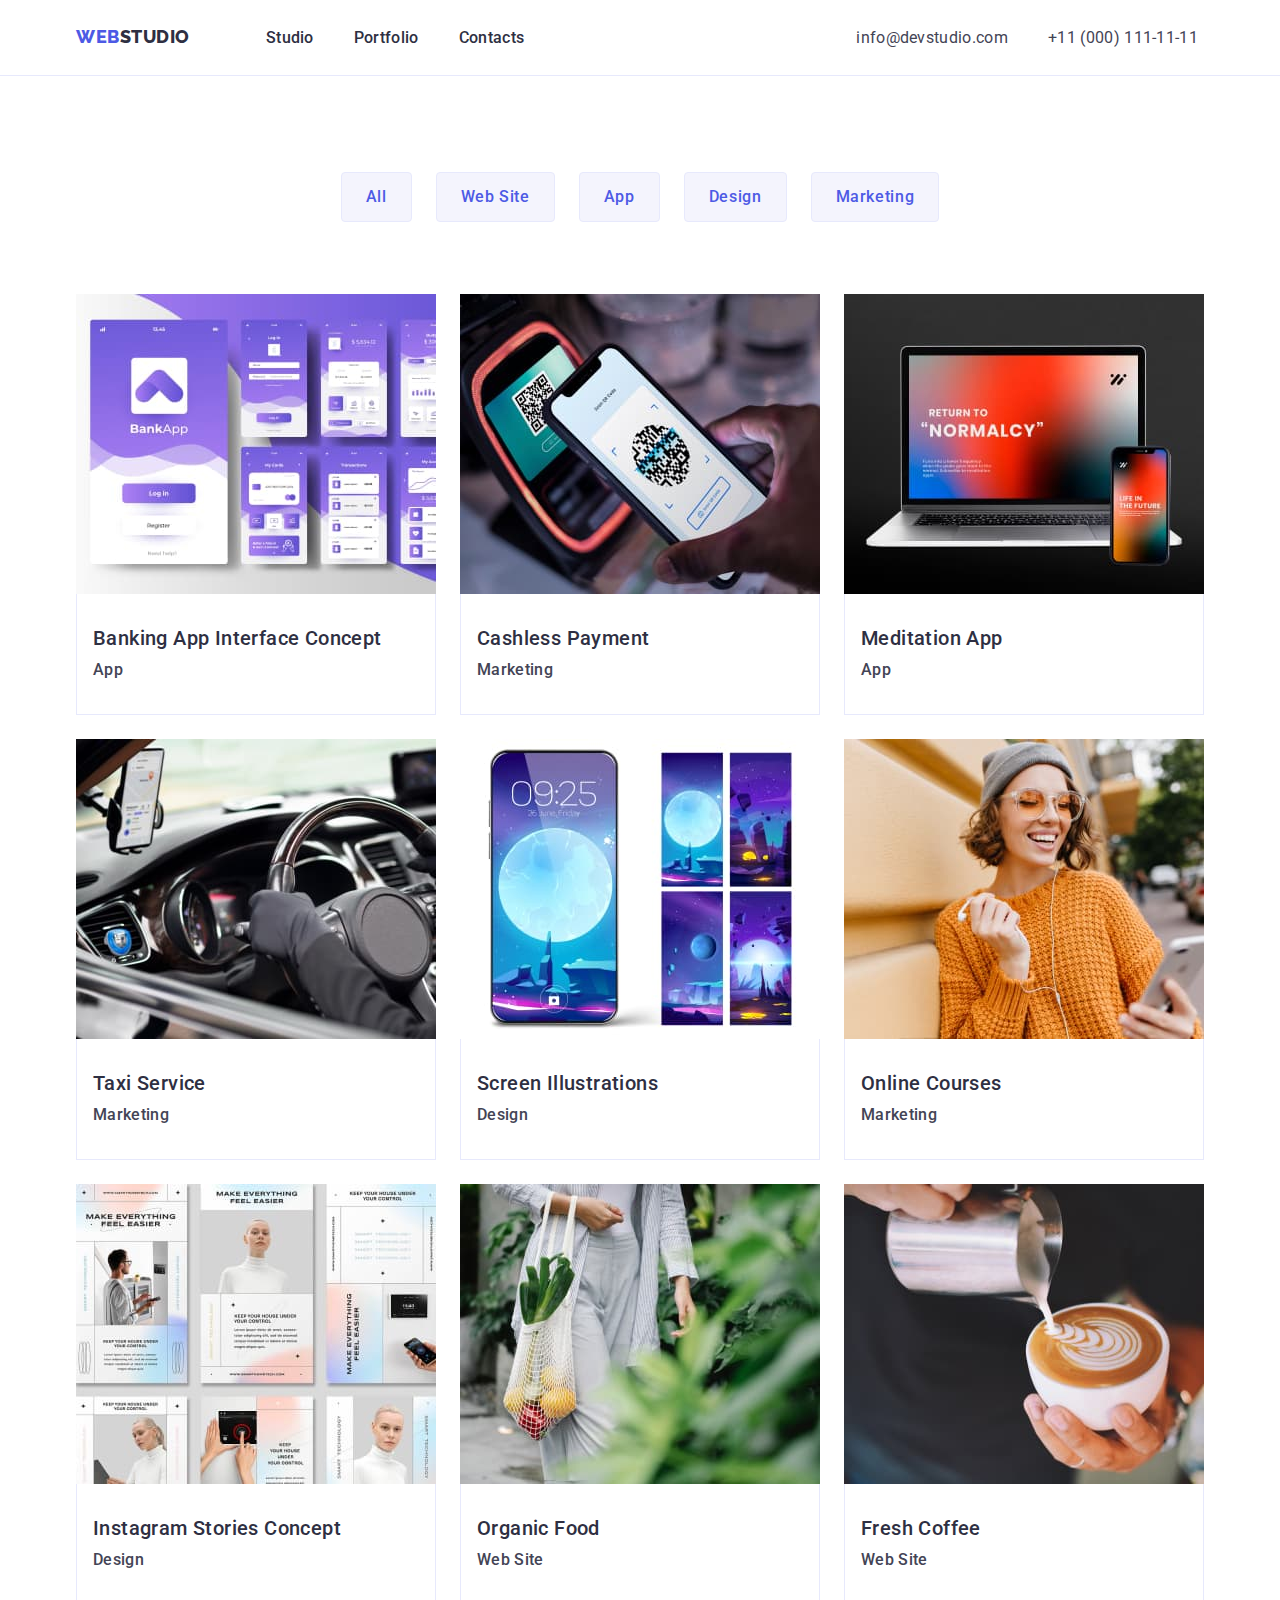
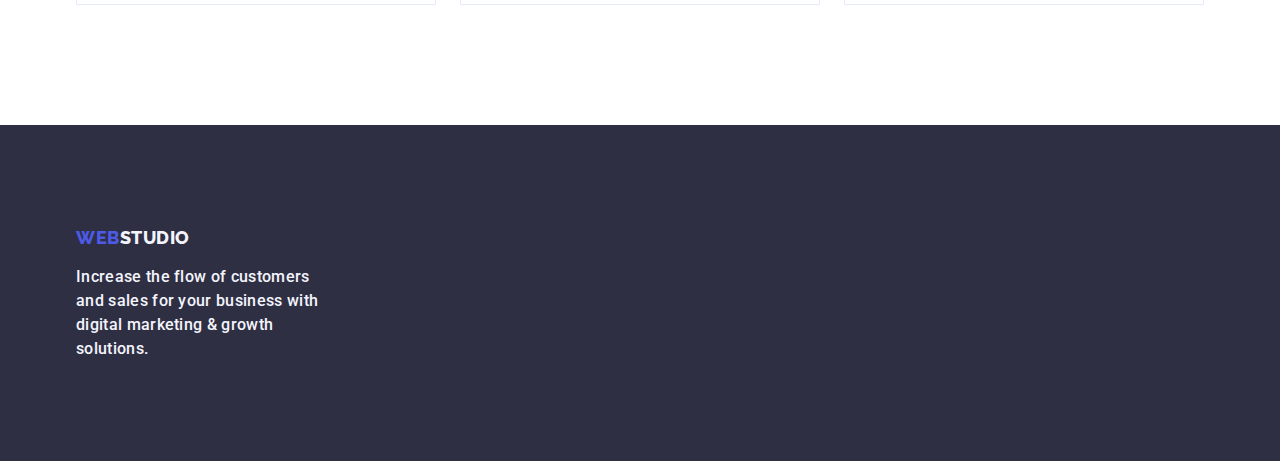
==== commit 71aba364: "ifrst-end-version" ====
--- a/portfolio.html
+++ b/portfolio.html
@@ -57,133 +57,160 @@
       </div>
     </header>
     <main>
-      <section class="products">
+      <section class="section-products">
         <div class="container">
           <h1 class="visually-hidden">Products</h1>
-          <ul class="list filtres-btns">
-            <li>
+          <ul class="list filtre-btns">
+            <li class="filtre-btn-item">
               <button class="filtre-btn" type="button">All</button>
             </li>
-            <li>
+            <li class="filtre-btn-item">
               <button class="filtre-btn" type="button">Web Site</button>
             </li>
-            <li>
+            <li class="filtre-btn-item">
               <button class="filtre-btn" type="button">App</button>
             </li>
-            <li>
+            <li class="filtre-btn-item">
               <button class="filtre-btn" type="button">Design</button>
             </li>
-            <li>
+            <li class="filtre-btn-item">
               <button class="filtre-btn" type="button">Marketing</button>
             </li>
           </ul>
-          <ul class="list">
-            <li>
-              <a class="link product-link" href="">
-                <img
+          <ul class="list products">
+            <li>
+              <a class="link product-link" href="">
+                <img
+                  class="product-img"
                   src="./images/interface-concept.jpg"
                   alt="app concept"
                   width="360"
                   height="300"
                 />
-                <h2 class="lists-headline">Banking App Interface Concept</h2>
-                <p class="lists-text product-type">App</p>
-              </a>
-            </li>
-            <li>
-              <a class="link product-link" href="">
-                <img
+                <div class="product-description">
+                  <h2 class="lists-headline">Banking App Interface Concept</h2>
+                  <p class="lists-text product-type">App</p>
+                </div>
+              </a>
+            </li>
+            <li>
+              <a class="link product-link" href="">
+                <img
+                  class="product-img"
                   src="./images/cashless-payment.jpg"
                   alt="phone payment"
                   width="360"
                   height="300"
                 />
-                <h2 class="lists-headline">Cashless Payment</h2>
-                <p class="lists-text product-type">Marketing</p>
-              </a>
-            </li>
-            <li>
-              <a class="link product-link" href="">
-                <img
+                <div class="product-description">
+                  <h2 class="lists-headline">Cashless Payment</h2>
+                  <p class="lists-text product-type">Marketing</p>
+                </div>
+              </a>
+            </li>
+            <li>
+              <a class="link product-link" href="">
+                <img
+                  class="product-img"
                   src="./images/meditation-app.jpg"
                   alt="laptop and phone"
                   width="360"
                   height="300"
                 />
-                <h2 class="lists-headline">Meditation App</h2>
-                <p class="lists-text product-type">App</p>
-              </a>
-            </li>
-            <li>
-              <a class="link product-link" href="">
-                <img
+                <div class="product-description">
+                  <h2 class="lists-headline">Meditation App</h2>
+                  <p class="lists-text product-type">App</p>
+                </div>
+              </a>
+            </li>
+            <li>
+              <a class="link product-link" href="">
+                <img
+                  class="product-img"
                   src="./images/taxi-service.jpg"
                   alt="vehicle interior"
                   width="360"
                   height="300"
                 />
-                <h2 class="lists-headline">Taxi Service</h2>
-                <p class="lists-text product-type">Marketing</p>
-              </a>
-            </li>
-            <li>
-              <a class="link product-link" href="">
-                <img
+                <div class="product-description">
+                  <h2 class="lists-headline">Taxi Service</h2>
+                  <p class="lists-text product-type">Marketing</p>
+                </div>
+              </a>
+            </li>
+            <li>
+              <a class="link product-link" href="">
+                <img
+                  class="product-img"
                   src="./images/screen-illustrations.jpg"
                   alt="phone screens"
                   width="360"
                   height="300"
                 />
-                <h2 class="lists-headline">Screen Illustrations</h2>
-                <p class="lists-text product-type">Design</p>
-              </a>
-            </li>
-            <li>
-              <a class="link product-link" href="">
-                <img
+                <div class="product-description">
+                  <h2 class="lists-headline">Screen Illustrations</h2>
+                  <p class="lists-text product-type">Design</p>
+                </div>
+              </a>
+            </li>
+            <li>
+              <a class="link product-link" href="">
+                <img
+                  class="product-img"
                   src="./images/online-courses.jpg"
                   alt="girl with headphones"
                   width="360"
                   height="300"
                 />
-                <h2 class="lists-headline">Online Courses</h2>
-                <p class="lists-text product-type">Marketing</p>
-              </a>
-            </li>
-            <li>
-              <a class="link product-link" href="">
-                <img
+                <div class="product-description">
+                  <h2 class="lists-headline">Online Courses</h2>
+                  <p class="lists-text product-type">Marketing</p>
+                </div>
+              </a>
+            </li>
+            <li>
+              <a class="link product-link" href="">
+                <img
+                  class="product-img"
                   src="./images/instagram-stories-concept.jpg"
                   alt="instagram comcept stories"
                   width="360"
                   height="300"
                 />
-                <h2 class="lists-headline">Instagram Stories Concept</h2>
-                <p class="lists-text product-type">Design</p>
-              </a>
-            </li>
-            <li>
-              <a class="link product-link" href="">
-                <img
+                <div class="product-description">
+                  <h2 class="lists-headline">Instagram Stories Concept</h2>
+                  <p class="lists-text product-type">Design</p>
+                </div>
+              </a>
+            </li>
+            <li>
+              <a class="link product-link" href="">
+                <img
+                  class="product-img"
                   src="./images/organic-food.jpg"
                   alt="vegetables in the net"
                   width="360"
                   height="300"
                 />
-                <h2 class="lists-headline">Organic Food</h2>
-                <p class="lists-text product-type">Web Site</p>
-              </a>
-            </li>
-            <li>
-              <a class="link product-link" href="">
-                <img
+                <div class="product-description">
+                  <h2 class="lists-headline">Organic Food</h2>
+                  <p class="lists-text product-type">Web Site</p>
+                </div>
+              </a>
+            </li>
+            <li>
+              <a class="link product-link" href="">
+                <img
+                  class="product-img"
                   src="./images/fresh-coffe.jpg"
                   alt="a cap of coffe"
                   width="360"
                   height="300"
                 />
-                <h2 class="lists-headline">Fresh Coffee</h2>
-                <p class="lists-text product-type">Web Site</p>
+                <div class="product-description">
+                  <h2 class="lists-headline">Fresh Coffee</h2>
+                  <p class="lists-text product-type">Web Site</p>
+                </div>
               </a>
             </li>
           </ul>
--- a/css/styles.css
+++ b/css/styles.css
@@ -27,10 +27,10 @@
 }
 
 .container {
-    width: 1160px;  /*! delete 2 px when delete borders*/
+    width: 1158px;  /*! delete 2 px when delete borders*/
     padding: 0 15px;
     margin: 0 auto;
-    border: 1px solid #404BBF;
+    /* border: 1px solid #404BBF; */
 }
 
 .link {
@@ -208,14 +208,8 @@
 }
 
 .features-item {
-margin-right: 24px;
-}
-
-.features-item:last-child {
-    margin-right: 0;
-}
-
-
+flex-basis: calc((100%-72)/4);
+}
 
 /**-------------TEXT ELEMENTS-------------**/
 
@@ -251,8 +245,8 @@
 padding-bottom: 120px;
 }
 
-.our-products-list {
-    justify-content: space-between;
+.our-products-item {
+    flex-basis: calc((100%-48)/3);
 }
 
 /**-------------OUR TEAM-------------**/
@@ -269,24 +263,22 @@
 
 .teammate {
     background-color: #FFFFFF;
+    border-radius: 0px 0px 4px 4px;
 }
 
 .teammate-photo {
     margin-bottom: 32px;
 }
 
-.teammate-name,
-.teammate-position {
+.teammate-name {
     text-align: center;
 }
 
 .teammate-position {
     padding-bottom: 32px;
-}
-
-.teammate-photo {
-    margin-bottom: 32px;
-}
+    text-align: center;
+}
+
 /**-------------FOOTER-------------**/
 
 .footer {
@@ -309,7 +301,28 @@
 
 /*!-------------PORTFOLIO-------------**/
 
-/**-------------FILTRE-BUTTONS-------------**/
+/**-------------SECTION-PRODUCTS-------------**/
+
+.section-products {
+    padding-top: 96px;
+    padding-bottom: 120px;
+}
+
+/**-------------FILTRE-BTNS-------------**/
+
+.filtre-btns {
+    display: flex;
+    padding-bottom: 72px;
+    justify-content: center;
+}
+
+.filtre-btn-item {
+    margin-right: 24px;
+}
+
+.filtre-btn-item:last-child {
+    margin-right: 0;
+}
 
 .filtre-btn {
     background-color: var(--bg-filtre-button);
@@ -320,6 +333,9 @@
     letter-spacing: 0.04em;
     color: var(--web-color);
     cursor: pointer;
+    border: 1px solid #E7E9FC;
+    border-radius: 4px;
+    padding: 12px 24px;
 }
 
 .filtre-btn:active,
@@ -328,3 +344,20 @@
     background-color: var(--linkaction-color);
     color: #FFFFFF;
 }
+
+/**-------------PRODUCTS-------------**/
+
+.products {
+    display: flex;
+    flex-wrap: wrap;
+    gap: 24px;
+}
+
+.product-description {
+    padding-top: 32px;
+    padding-left: 16px;
+    padding-bottom: 32px;
+    border-right: 1px solid #E7E9FC;
+    border-bottom: 1px solid #E7E9FC;
+    border-left: 1px solid #E7E9FC;
+}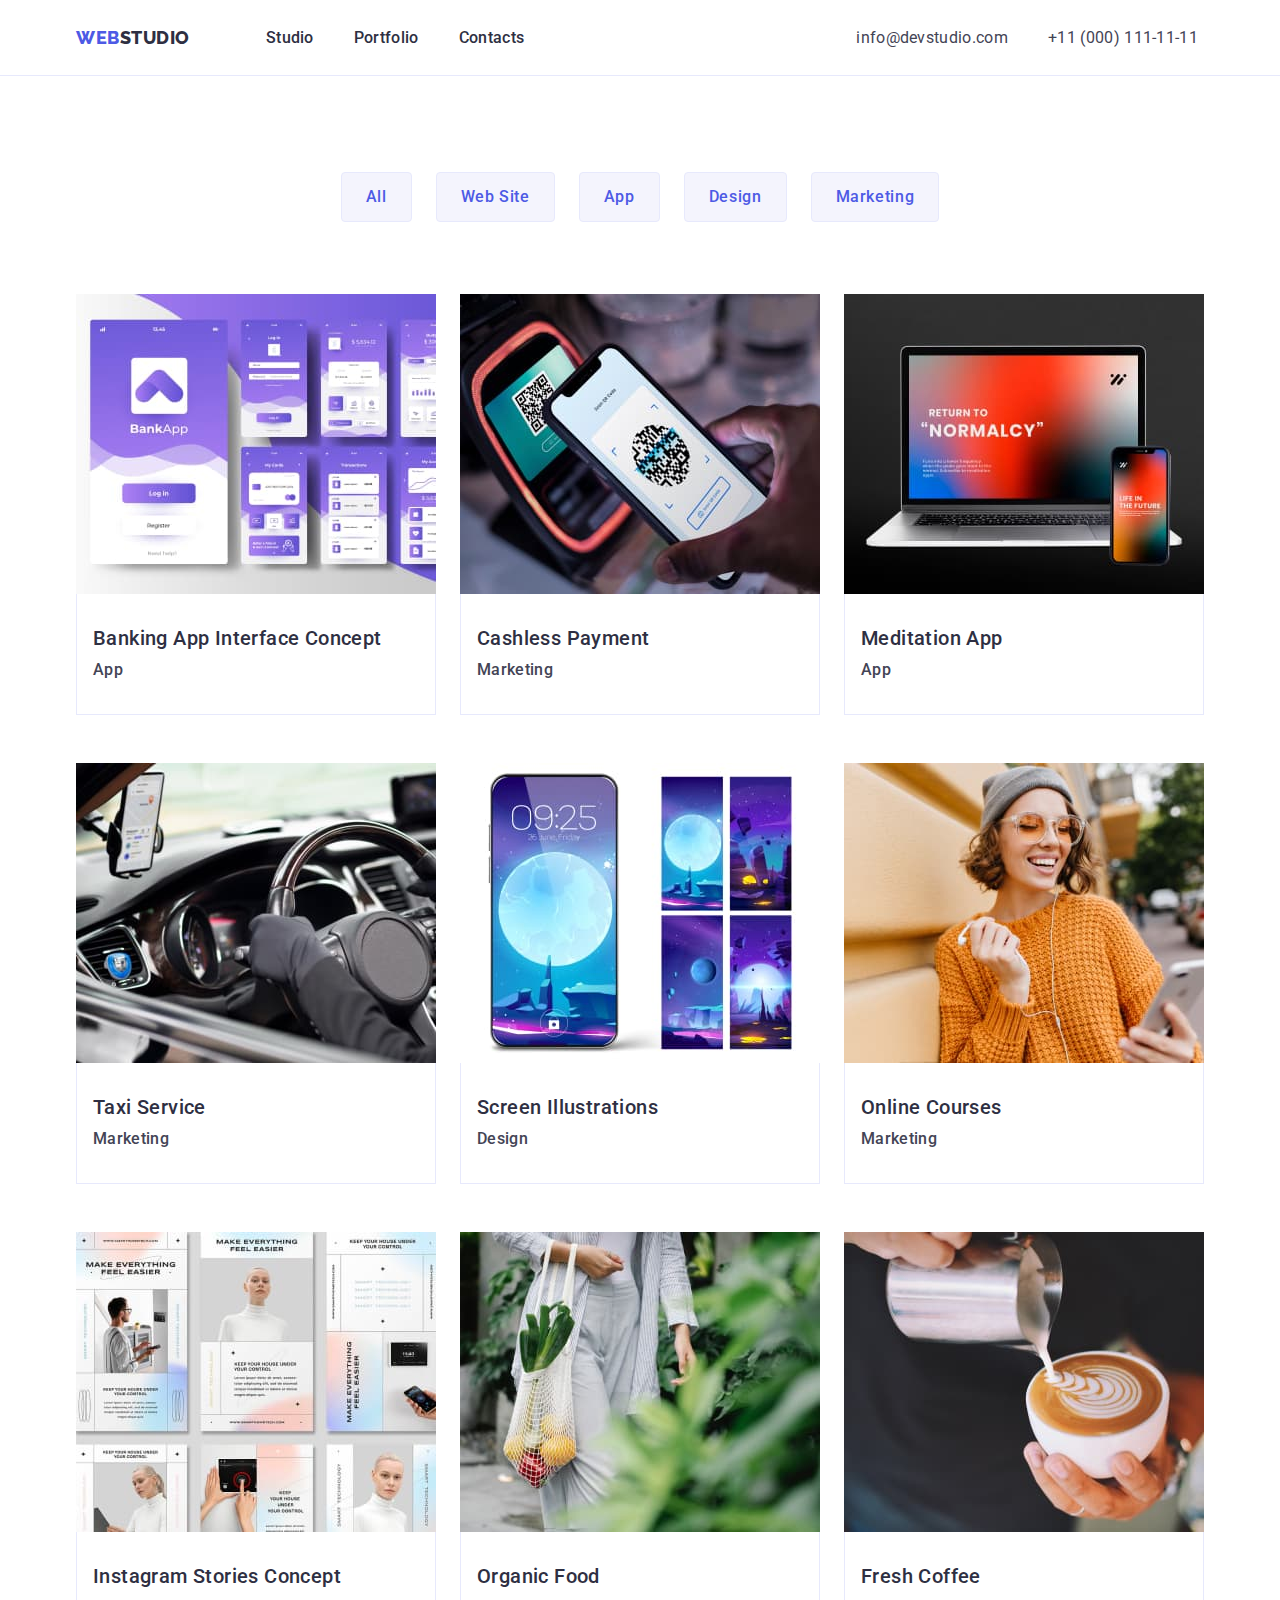
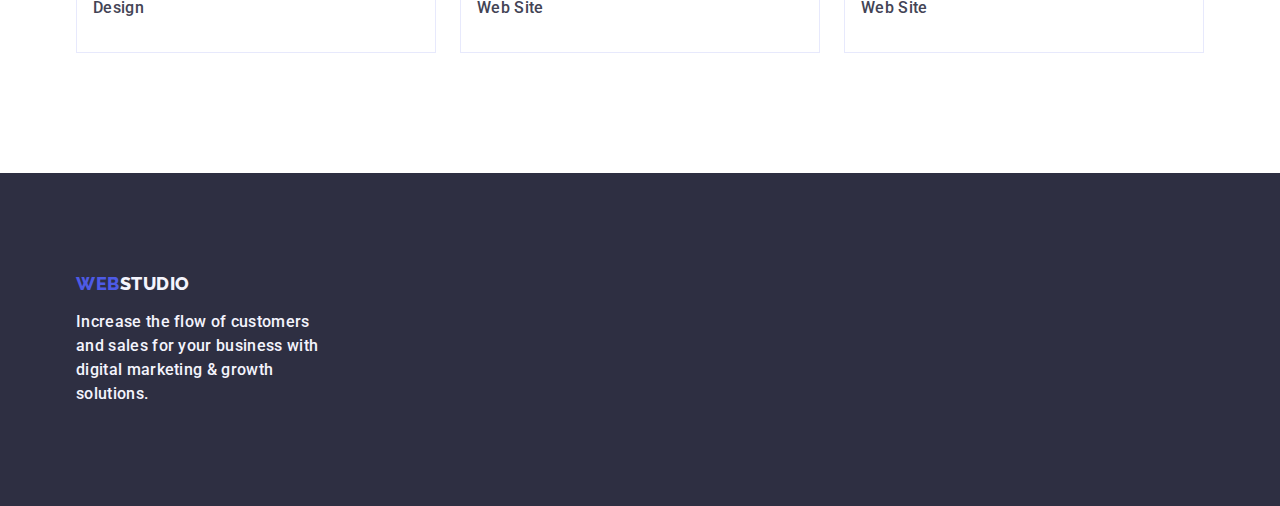
==== commit 71914ce0: "correct-mistakes" ====
--- a/portfolio.html
+++ b/portfolio.html
@@ -41,9 +41,7 @@
         <address class="contacts">
           <ul class="list address">
             <li>
-              <a
-                class="link address-link mail-link"
-                href="mailto:info@devstudio.com"
+              <a class="link address-link" href="mailto:info@devstudio.com"
                 >info@devstudio.com</a
               >
             </li>
@@ -78,7 +76,7 @@
             </li>
           </ul>
           <ul class="list products">
-            <li>
+            <li class="products-item">
               <a class="link product-link" href="">
                 <img
                   class="product-img"
@@ -87,13 +85,13 @@
                   width="360"
                   height="300"
                 />
-                <div class="product-description">
+                <div class="description">
                   <h2 class="lists-headline">Banking App Interface Concept</h2>
                   <p class="lists-text product-type">App</p>
                 </div>
               </a>
             </li>
-            <li>
+            <li class="products-item">
               <a class="link product-link" href="">
                 <img
                   class="product-img"
@@ -102,13 +100,13 @@
                   width="360"
                   height="300"
                 />
-                <div class="product-description">
+                <div class="description">
                   <h2 class="lists-headline">Cashless Payment</h2>
                   <p class="lists-text product-type">Marketing</p>
                 </div>
               </a>
             </li>
-            <li>
+            <li class="products-item">
               <a class="link product-link" href="">
                 <img
                   class="product-img"
@@ -117,13 +115,13 @@
                   width="360"
                   height="300"
                 />
-                <div class="product-description">
+                <div class="description">
                   <h2 class="lists-headline">Meditation App</h2>
                   <p class="lists-text product-type">App</p>
                 </div>
               </a>
             </li>
-            <li>
+            <li class="products-item">
               <a class="link product-link" href="">
                 <img
                   class="product-img"
@@ -132,13 +130,13 @@
                   width="360"
                   height="300"
                 />
-                <div class="product-description">
+                <div class="description">
                   <h2 class="lists-headline">Taxi Service</h2>
                   <p class="lists-text product-type">Marketing</p>
                 </div>
               </a>
             </li>
-            <li>
+            <li class="products-item">
               <a class="link product-link" href="">
                 <img
                   class="product-img"
@@ -147,13 +145,13 @@
                   width="360"
                   height="300"
                 />
-                <div class="product-description">
+                <div class="description">
                   <h2 class="lists-headline">Screen Illustrations</h2>
                   <p class="lists-text product-type">Design</p>
                 </div>
               </a>
             </li>
-            <li>
+            <li class="products-item">
               <a class="link product-link" href="">
                 <img
                   class="product-img"
@@ -162,13 +160,13 @@
                   width="360"
                   height="300"
                 />
-                <div class="product-description">
+                <div class="description">
                   <h2 class="lists-headline">Online Courses</h2>
                   <p class="lists-text product-type">Marketing</p>
                 </div>
               </a>
             </li>
-            <li>
+            <li class="products-item">
               <a class="link product-link" href="">
                 <img
                   class="product-img"
@@ -177,13 +175,13 @@
                   width="360"
                   height="300"
                 />
-                <div class="product-description">
+                <div class="description">
                   <h2 class="lists-headline">Instagram Stories Concept</h2>
                   <p class="lists-text product-type">Design</p>
                 </div>
               </a>
             </li>
-            <li>
+            <li class="products-item">
               <a class="link product-link" href="">
                 <img
                   class="product-img"
@@ -192,13 +190,13 @@
                   width="360"
                   height="300"
                 />
-                <div class="product-description">
+                <div class="description">
                   <h2 class="lists-headline">Organic Food</h2>
                   <p class="lists-text product-type">Web Site</p>
                 </div>
               </a>
             </li>
-            <li>
+            <li class="products-item">
               <a class="link product-link" href="">
                 <img
                   class="product-img"
@@ -207,7 +205,7 @@
                   width="360"
                   height="300"
                 />
-                <div class="product-description">
+                <div class="description">
                   <h2 class="lists-headline">Fresh Coffee</h2>
                   <p class="lists-text product-type">Web Site</p>
                 </div>
--- a/css/styles.css
+++ b/css/styles.css
@@ -82,16 +82,17 @@
 
 .nav {
     display: flex;
+    align-items: center;
 }
 
 .navigation {
-    display: flex;
-    margin-left: 76px;
-}
-
+    margin-right: 332px;
+}
+
+.navigation,
 .address {
     display: flex;
-    margin-left: 332px;
+    gap: 40px;
 }
 
 .logo {
@@ -102,6 +103,7 @@
     font-size: 18px;
     line-height: 1.17;
     letter-spacing: 0.03em;
+    margin-right: 76px;
 }
 
 .studio-header {
@@ -117,17 +119,13 @@
     font-size: 16px;
     line-height: 1.5;
     letter-spacing: 0.02em;
+    padding-top: 24px;
+    padding-bottom: 24px;
 }
 
 .headlink:hover, 
 .headlink:focus {
     color: var(--linkaction-color);
-}
-
-.studio-link,
-.portfolio-link,
-.mail-link {
-    margin-right: 40px;
 }
 
 .contacts {
@@ -158,7 +156,7 @@
 
 .hero {
     padding-top: 188px;
-    padding-bottom: 292px;
+    padding-bottom: 188px;
 }
 
 .solutions {
@@ -175,6 +173,7 @@
 
 .order-btn {
     display: block;
+    min-width: 169px;
     font-family:inherit;
     font-weight: inherit;
     font-size: 16px;
@@ -186,12 +185,12 @@
     padding: 16px 32px;
     margin-left: auto;
     margin-right: auto;
+    border:none;
+    border-radius: 4px;
 }
 
 .order-btn:hover,
 .order-btn:focus {
-    font-weight: 600;
-    line-height: 1.18;
     background-color: var(--linkaction-color);
 }
 
@@ -203,12 +202,14 @@
 }
 
 .features-list,
-.our-products-list {
-    display: flex;
+.our-products-list,
+.team-list {
+    display: flex;
+    gap: 24px;
 }
 
 .features-item {
-flex-basis: calc((100%-72)/4);
+flex-basis: calc((100% - 72px) / 4);
 }
 
 /**-------------TEXT ELEMENTS-------------**/
@@ -246,14 +247,10 @@
 }
 
 .our-products-item {
-    flex-basis: calc((100%-48)/3);
+    flex-basis: calc((100% - 48px) / 3);
 }
 
 /**-------------OUR TEAM-------------**/
-.team-list {
-    display: flex;
-    justify-content: space-between;
-}
 
 .team {
     background-color:var(--bg-filtre-button);
@@ -263,7 +260,12 @@
 
 .teammate {
     background-color: #FFFFFF;
+    flex-basis: calc((100% - 72px) / 4);
     border-radius: 0px 0px 4px 4px;
+}
+
+.personal-info {
+    padding: 32px 16px;
 }
 
 .teammate-photo {
@@ -275,19 +277,18 @@
 }
 
 .teammate-position {
-    padding-bottom: 32px;
     text-align: center;
 }
 
 /**-------------FOOTER-------------**/
 
 .footer {
-    padding-top: 101.5px;
+    padding-top: 100px;
     padding-bottom: 100px;
 }
 .footer-logo {
     display: inline-block;
-    margin-bottom: 17.5px;
+    margin-bottom: 16px;
 }
 
 .footer-text {
@@ -312,16 +313,9 @@
 
 .filtre-btns {
     display: flex;
-    padding-bottom: 72px;
+    margin-bottom: 72px;
     justify-content: center;
-}
-
-.filtre-btn-item {
-    margin-right: 24px;
-}
-
-.filtre-btn-item:last-child {
-    margin-right: 0;
+    gap: 24px;
 }
 
 .filtre-btn {
@@ -343,6 +337,7 @@
 .filtre-btn:focus {
     background-color: var(--linkaction-color);
     color: #FFFFFF;
+    /* border: 1px solid transparent; */
 }
 
 /**-------------PRODUCTS-------------**/
@@ -350,12 +345,16 @@
 .products {
     display: flex;
     flex-wrap: wrap;
-    gap: 24px;
-}
-
-.product-description {
-    padding-top: 32px;
-    padding-left: 16px;
+    row-gap: 48px;
+    column-gap: 24px;
+}
+
+.products-item {
+    width: calc((100% - 48px) / 3);
+}
+
+.description {
+    padding: 32px 16px;
     padding-bottom: 32px;
     border-right: 1px solid #E7E9FC;
     border-bottom: 1px solid #E7E9FC;
